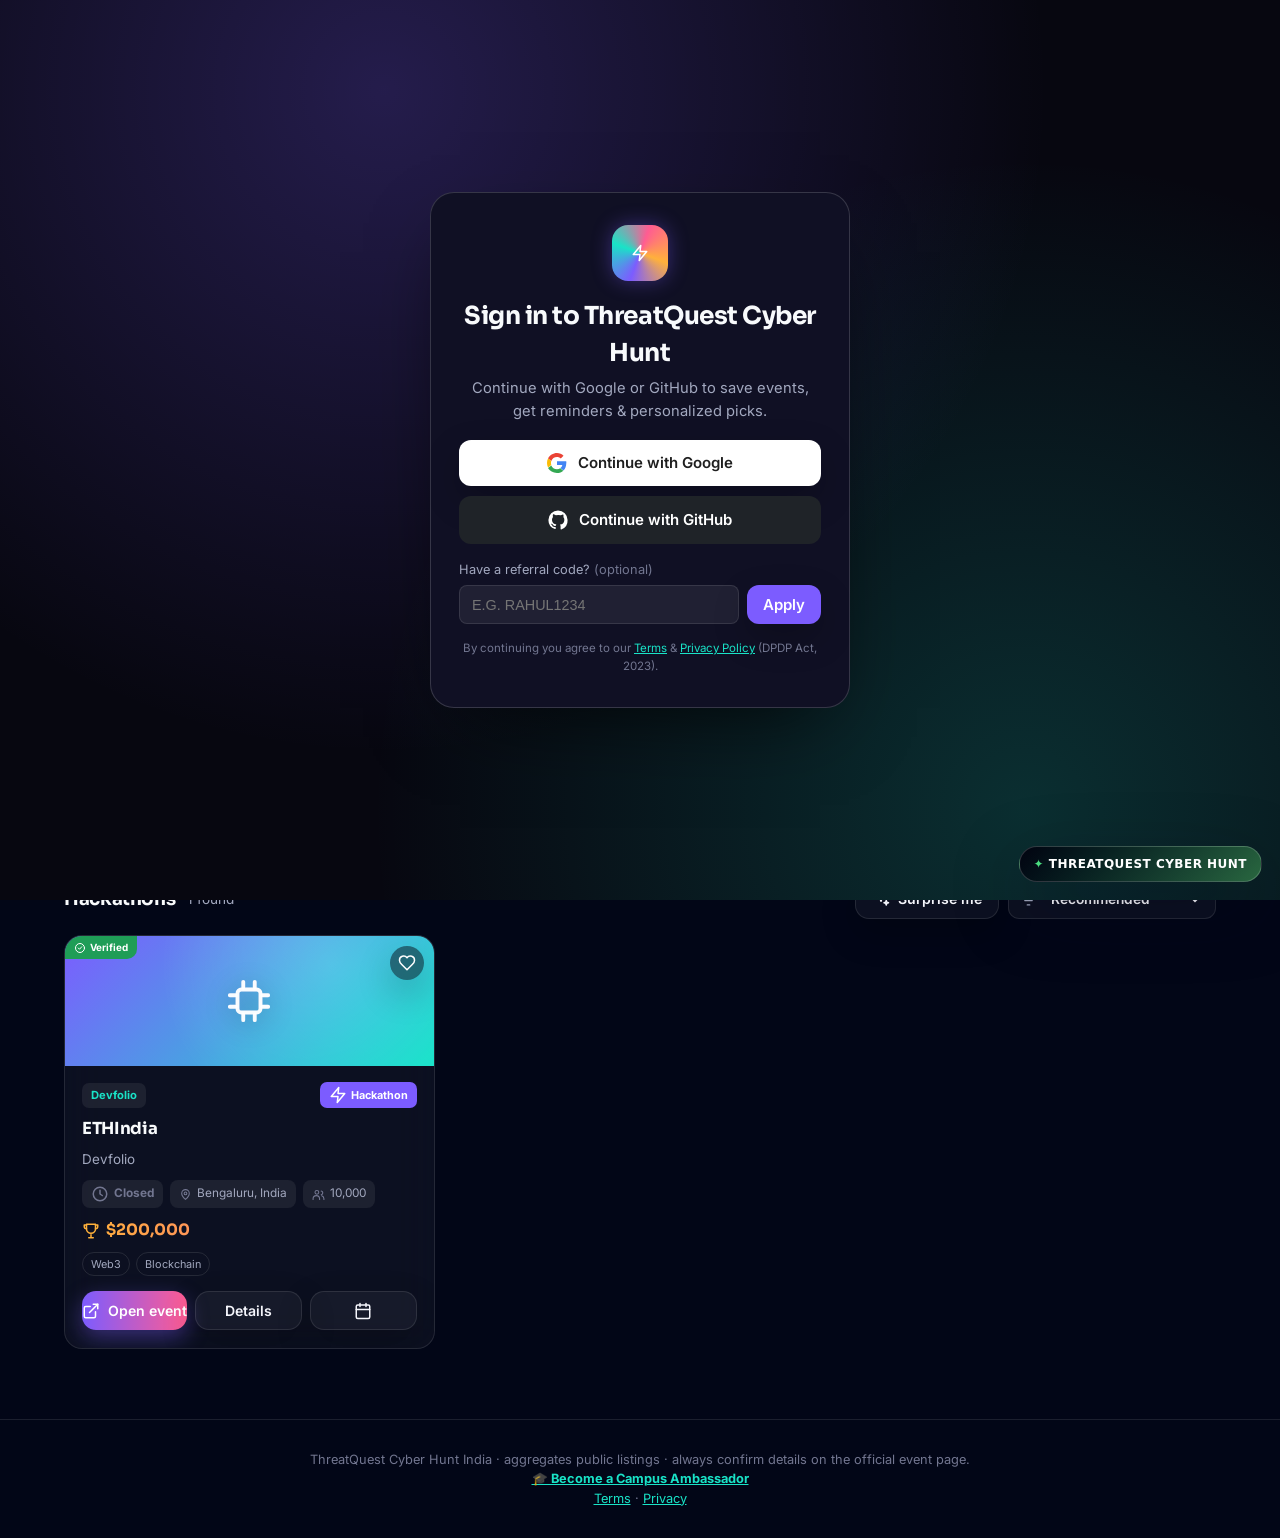
==== index.html @ 6394ba36 "v1" ====
<!DOCTYPE html>
<html lang="en" data-theme="dark">
<head>
<meta charset="UTF-8" />
<meta name="viewport" content="width=device-width, initial-scale=1.0, viewport-fit=cover" />
<title>ThreatQuest Cyber Hunt</title>
<meta name="description" content="ThreatQuest Cyber Hunt is the #1 place to find every hackathon, ideathon, hiring challenge and tech conference in India — live deadlines, direct apply links, and a team finder. Free for students.">
<meta name="keywords" content="hackathons in india, upcoming hackathons 2026, hiring challenges, ideathons, tech conferences india, student hackathons, devfolio, devpost, unstop, hack2skill">
<link rel="canonical" href="./">
<meta name="robots" content="index,follow,max-image-preview:large">
<meta property="og:type" content="website">
<meta property="og:site_name" content="ThreatQuest Cyber Hunt">
<meta property="og:title" content="ThreatQuest Cyber Hunt — All Hackathons of India in One Place">
<meta property="og:description" content="Every hackathon, hiring challenge, ideathon & tech conference in India — live deadlines + direct apply links. Free for students.">
<meta property="og:url" content="./">
<meta property="og:image" content="./icon-512.png">
<meta name="twitter:card" content="summary_large_image">
<meta name="twitter:title" content="ThreatQuest Cyber Hunt — All Hackathons of India in One Place">
<meta name="twitter:description" content="Every hackathon, hiring challenge & tech conference in India, with deadlines + apply links. Free for students.">
<meta name="twitter:image" content="./icon-512.png">
<script type="application/ld+json">{"@context":"https://schema.org","@type":"WebSite","name":"ThreatQuest Cyber Hunt","alternateName":"ThreatQuest Cyber Hunt India","url":"./","description":"Every hackathon, hiring challenge, ideathon and tech conference in India in one place.","potentialAction":{"@type":"SearchAction","target":"./?q={search_term_string}","query-input":"required name=search_term_string"}}</script>
<script type="application/ld+json">{"@context":"https://schema.org","@type":"Organization","name":"ThreatQuest Cyber Hunt","url":"./","logo":"./icon-512.png","description":"India's hub for hackathons, hiring challenges and tech events for students."}</script>
<link rel="manifest" href="manifest.webmanifest">
<meta name="theme-color" content="#07070f">
<link rel="apple-touch-icon" href="apple-touch-icon.png">
<meta name="apple-mobile-web-app-capable" content="yes">
<meta name="apple-mobile-web-app-status-bar-style" content="black-translucent">
<meta name="apple-mobile-web-app-title" content="ThreatQuest Cyber Hunt">
<link rel="icon" type="image/png" href="icon-192.png">
<link rel="preconnect" href="https://fonts.googleapis.com">
<link href="https://fonts.googleapis.com/css2?family=Sora:wght@500;600;700;800&family=Inter:wght@400;500;600;700&display=swap" rel="stylesheet">
<script src="https://accounts.google.com/gsi/client" async></script>
<script async src="https://pagead2.googlesyndication.com/pagead/js/adsbygoogle.js?client=ca-pub-4049547964284904" crossorigin="anonymous"></script>
<script async src="https://www.googletagmanager.com/gtag/js?id=G-CHN47PTB76"></script>
<script>window.dataLayer=window.dataLayer||[];function gtag(){dataLayer.push(arguments);}gtag('js',new Date());gtag('config','G-CHN47PTB76');</script>
<style>
:root{
  --bg:#070710; --bg2:#101024; --surface:rgba(255,255,255,.045); --surface-2:rgba(255,255,255,.07);
  --brd:rgba(255,255,255,.10); --brd-2:rgba(255,255,255,.16);
  --txt:#f4f5fb; --muted:#a2a8bf; --faint:#727690;
  --accent:#7c5cff; --accent-2:#19e3c7; --accent-3:#ff5c92; --accent-4:#ffb13b;
  --glow:rgba(124,92,255,.38); --radius:18px; --maxw:1200px;
  --shadow:0 18px 50px -22px rgba(0,0,0,.7);
}
[data-theme="light"]{
  --bg:#f3f5fb; --bg2:#e7ebf6; --surface:#ffffff; --surface-2:#f3f4fb;
  --brd:rgba(20,22,45,.10); --brd-2:rgba(20,22,45,.18);
  --txt:#13152a; --muted:#565b76; --faint:#878ca6; --glow:rgba(124,92,255,.22);
  --shadow:0 18px 44px -26px rgba(20,22,60,.45);
}
*{box-sizing:border-box;margin:0;padding:0}
html{scroll-behavior:smooth;-webkit-text-size-adjust:100%}
body{font-family:Inter,system-ui,sans-serif;background:var(--bg);color:var(--txt);
  min-height:100vh;overflow-x:hidden;transition:background .4s,color .4s;line-height:1.5}
h1,h2,h3,h4,.font-d{font-family:Sora,sans-serif;letter-spacing:-.02em}
a{color:inherit}
.ic{width:18px;height:18px;flex:none;vertical-align:middle}
.ic-sm{width:15px;height:15px}.ic-lg{width:22px;height:22px}
::-webkit-scrollbar{width:10px;height:10px}::-webkit-scrollbar-thumb{background:var(--brd-2);border-radius:8px}

/* ---------- backdrop ---------- */
.aurora{position:fixed;inset:0;z-index:-2;overflow:hidden;pointer-events:none}
.aurora span{position:absolute;border-radius:50%;filter:blur(100px);opacity:.5;animation:float 20s ease-in-out infinite}
.aurora span:nth-child(1){width:520px;height:520px;background:var(--accent);top:-160px;left:-120px}
.aurora span:nth-child(2){width:440px;height:440px;background:var(--accent-2);bottom:-160px;right:-100px;animation-delay:-7s}
.aurora span:nth-child(3){width:380px;height:380px;background:var(--accent-3);top:35%;left:60%;animation-delay:-13s}
@keyframes float{0%,100%{transform:translate(0,0) scale(1)}33%{transform:translate(60px,-50px) scale(1.12)}66%{transform:translate(-50px,40px) scale(.92)}}
.grid-bg{position:fixed;inset:0;z-index:-1;pointer-events:none;
  background-image:linear-gradient(var(--brd) 1px,transparent 1px),linear-gradient(90deg,var(--brd) 1px,transparent 1px);
  background-size:48px 48px;opacity:.5;mask-image:radial-gradient(circle at 50% 0,#000,transparent 78%)}

/* ---------- header ---------- */
header{position:sticky;top:0;z-index:60;backdrop-filter:blur(20px);
  background:color-mix(in srgb,var(--bg) 72%,transparent);border-bottom:1px solid var(--brd);
  padding-top:env(safe-area-inset-top)}
.bar{max-width:var(--maxw);margin:0 auto;padding:12px clamp(14px,3vw,28px);display:flex;align-items:center;gap:14px}
.brand{font-family:Sora;font-weight:800;font-size:1.25rem;display:flex;align-items:center;gap:10px;white-space:nowrap}
.logo{width:34px;height:34px;border-radius:10px;background:conic-gradient(from 200deg,var(--accent),var(--accent-2),var(--accent-3),var(--accent-4),var(--accent));
  box-shadow:0 0 20px var(--glow);display:grid;place-items:center;color:#fff;animation:spin 12s linear infinite}
@keyframes spin{to{transform:rotate(360deg)}}
.grad{background:linear-gradient(90deg,var(--accent),var(--accent-2));-webkit-background-clip:text;background-clip:text;color:transparent}
.nav{display:flex;gap:2px;margin-left:6px;background:var(--surface);border:1px solid var(--brd);padding:4px;border-radius:14px}
.nav-btn{display:flex;align-items:center;gap:7px;background:none;border:none;color:var(--muted);font-weight:600;
  font-size:.86rem;padding:9px 13px;border-radius:10px;cursor:pointer;transition:.18s;font-family:inherit;white-space:nowrap}
.nav-btn:hover{color:var(--txt)}
.nav-btn.active{color:#fff;background:linear-gradient(90deg,var(--accent),var(--accent-3));box-shadow:0 6px 16px var(--glow)}
.spacer{margin-left:auto}
.iconbtn{width:40px;height:40px;display:grid;place-items:center;border:1px solid var(--brd);background:var(--surface);
  color:var(--txt);border-radius:11px;cursor:pointer;transition:.18s}
.iconbtn:hover{background:var(--surface-2);transform:translateY(-1px)}
.btn{display:inline-flex;align-items:center;gap:8px;border:1px solid var(--brd);background:var(--surface);color:var(--txt);
  padding:10px 16px;border-radius:11px;cursor:pointer;font-weight:600;font-size:.88rem;font-family:inherit;
  transition:.18s;text-decoration:none;white-space:nowrap}
.btn:hover{background:var(--surface-2);transform:translateY(-1px)}
.btn.primary{background:linear-gradient(90deg,var(--accent),var(--accent-3));border:none;color:#fff;box-shadow:0 8px 22px var(--glow)}
.btn.primary:hover{box-shadow:0 12px 28px var(--glow)}
.btn:active{transform:scale(.97)}
.avatar{width:40px;height:40px;border-radius:50%;border:2px solid var(--accent);cursor:pointer;background-size:cover;
  background-position:center;display:grid;place-items:center;color:#fff;font-weight:700;font-family:Sora;font-size:.95rem;flex:none}
.shield{display:inline-flex;align-items:center;gap:5px;padding:5px 10px;border-radius:999px;
  font-size:.72rem;font-weight:700;letter-spacing:.2px;white-space:nowrap;flex:none;
  color:#16a34a;background:rgba(22,163,74,.12);border:1px solid rgba(22,163,74,.35)}
.shield::before{content:"";width:7px;height:7px;border-radius:50%;background:#16a34a;
  box-shadow:0 0 0 0 rgba(22,163,74,.6);animation:shieldPulse 2s infinite}
.shield svg{color:#16a34a}
.shield.off{color:#9ca3af;background:rgba(120,120,120,.1);border-color:rgba(120,120,120,.3)}
.shield.off::before{background:#9ca3af;animation:none}
.shield.off svg{color:#9ca3af}
@keyframes shieldPulse{0%{box-shadow:0 0 0 0 rgba(22,163,74,.5)}70%{box-shadow:0 0 0 6px rgba(22,163,74,0)}100%{box-shadow:0 0 0 0 rgba(22,163,74,0)}}
@media(max-width:720px){.shield .shield-txt{display:none}.shield{padding:6px}}
.livebadge{display:inline-flex;align-items:center;gap:7px;margin:10px auto 0;padding:6px 13px;border-radius:30px;
  font-size:.78rem;font-weight:600;color:#16a34a;background:rgba(22,163,74,.1);border:1px solid rgba(22,163,74,.3)}
.livedot{width:8px;height:8px;border-radius:50%;background:#16a34a;box-shadow:0 0 0 0 rgba(22,163,74,.5);animation:livePulse 1.8s infinite}
@keyframes livePulse{0%{box-shadow:0 0 0 0 rgba(22,163,74,.5)}70%{box-shadow:0 0 0 7px rgba(22,163,74,0)}100%{box-shadow:0 0 0 0 rgba(22,163,74,0)}}
.iconbtn-sm{flex:none;padding:0;width:42px;justify-content:center}
.prof-hero{display:flex;align-items:center;gap:16px}
.prof-av{width:66px;height:66px;border-radius:50%;background-size:cover;background-position:center;flex:none;
  display:grid;place-items:center;font-family:Sora,sans-serif;font-weight:800;font-size:1.7rem;color:#fff;
  background:linear-gradient(135deg,var(--accent),var(--accent-3));border:2px solid var(--accent)}
.prof-hero h2{font-size:1.4rem}
.prof-meta{display:flex;flex-wrap:wrap;gap:7px;margin-top:8px}
.prof-meta .pm{font-size:.74rem;color:var(--muted);background:var(--surface-2);border:1px solid var(--brd);padding:4px 10px;border-radius:8px}
@media(max-width:560px){.prof-hero{gap:12px}.prof-av{width:54px;height:54px;font-size:1.4rem}.prof-hero h2{font-size:1.15rem}.lo-txt{display:none}}
.journey .jh-ic{width:26px;height:26px;color:#ff8a3d}
.journey .jh-ic svg{width:22px;height:22px}
.jstats{display:grid;grid-template-columns:repeat(4,1fr);gap:11px;margin-top:16px}
.jstat{background:var(--surface-2);border:1px solid var(--brd);border-radius:14px;padding:15px 8px 12px;text-align:center;position:relative}
.jstat .ji{display:block;margin:0 auto 6px;color:var(--muted)}
.jstat .ji svg{width:18px;height:18px}
.jstat b{font-family:Sora;font-size:1.55rem;display:block;line-height:1;background:linear-gradient(90deg,#f5b301,#ff8a3d);-webkit-background-clip:text;background-clip:text;color:transparent}
.jstat span{color:var(--muted);font-size:.68rem;text-transform:uppercase;letter-spacing:.05em;font-weight:600;margin-top:4px;display:block}
.badges{display:grid;grid-template-columns:repeat(auto-fill,minmax(150px,1fr));gap:10px;margin-top:6px}
.badge-chip{display:flex;align-items:center;gap:10px;padding:11px 13px;border-radius:14px;font-size:.82rem;font-weight:600;
  border:1px solid var(--brd);background:var(--surface-2);transition:.18s}
.badge-chip .bi{width:32px;height:32px;border-radius:10px;display:grid;place-items:center;flex:none;color:#fff;background:var(--brd)}
.badge-chip .bi svg{width:17px;height:17px}
.badge-chip.on{border-color:rgba(245,179,1,.5)}
.badge-chip.on .bi{background:linear-gradient(135deg,#f5b301,#ff8a3d)}
.badge-chip.off{opacity:.5}
.badge-chip.off .bi{color:var(--muted)}
.streak-pill{display:inline-flex;align-items:center;gap:5px;padding:6px 12px;border-radius:30px;cursor:pointer;
  font-size:.8rem;font-weight:700;color:#ff8a3d;background:rgba(245,179,1,.12);border:1px solid rgba(245,179,1,.35);flex:none}
.streak-pill svg{flex:none}
@media(max-width:560px){.jstats{grid-template-columns:repeat(2,1fr);gap:8px}.jstat b{font-size:1.4rem}.streak-pill .sp-txt{display:none}}
/* ---------- full-screen preloader ---------- */
#preloader{position:fixed;inset:0;z-index:9999;background:radial-gradient(900px 500px at 50% 30%,rgba(124,92,255,.16),transparent),var(--bg);
  display:flex;flex-direction:column;align-items:center;justify-content:center;gap:22px;transition:opacity .5s ease,visibility .5s}
#preloader.hide{opacity:0;visibility:hidden;pointer-events:none}
.pl-brand{font-family:Sora,sans-serif;font-weight:800;font-size:1.8rem;letter-spacing:.3px}
.pl-sub{color:var(--muted);font-size:.82rem;letter-spacing:.3px}
.loader{width:80px;height:50px;position:relative}
.loader-text{position:absolute;top:0;padding:0;margin:0;color:#C8B6FF;animation:text_713 3.5s ease both infinite;font-size:.8rem;letter-spacing:1px}
.load{background-color:#9A79FF;border-radius:50px;display:block;height:16px;width:16px;bottom:0;position:absolute;transform:translateX(64px);animation:loading_713 3.5s ease both infinite}
.load::before{position:absolute;content:"";width:100%;height:100%;background-color:#D1C2FF;border-radius:inherit;animation:loading2_713 3.5s ease both infinite}
@keyframes text_713{0%{letter-spacing:1px;transform:translateX(0)}40%{letter-spacing:2px;transform:translateX(26px)}80%{letter-spacing:1px;transform:translateX(32px)}90%{letter-spacing:2px;transform:translateX(0)}100%{letter-spacing:1px;transform:translateX(0)}}
@keyframes loading_713{0%{width:16px;transform:translateX(0)}40%{width:100%;transform:translateX(0)}80%{width:16px;transform:translateX(64px)}90%{width:100%;transform:translateX(0)}100%{width:16px;transform:translateX(0)}}
@keyframes loading2_713{0%{transform:translateX(0);width:16px}40%{transform:translateX(0%);width:80%}80%{width:100%;transform:translateX(0)}90%{width:80%;transform:translateX(15px)}100%{transform:translateX(0);width:16px}}
.sample-flag.featured{background:linear-gradient(90deg,#f5b301,#ff8a3d);color:#241400}
.card.is-featured{border-color:rgba(245,179,1,.55);box-shadow:0 0 0 1px rgba(245,179,1,.35),0 14px 36px rgba(245,179,1,.12)}
.search-clear{background:var(--surface-2);border:1px solid var(--brd);color:var(--muted);
  width:30px;height:30px;border-radius:50%;cursor:pointer;font-size:.85rem;flex:none;display:grid;place-items:center}
.search-clear:hover{color:var(--txt)}

/* mobile menu — full-screen overlay (bulletproof, no transforms/cascade conflicts) */
.menu-toggle{display:none}
#mobileMenu{display:none}
@media(max-width:880px){
  .nav{display:none!important}                 /* hide the desktop pill nav on mobile */
  .menu-toggle{display:grid;flex:0 0 auto;width:44px;height:44px;z-index:61}
  .menu-toggle svg{width:24px;height:24px}
  .shield{display:none}
  #refreshBtn,#themeBtn{display:none}
  #mobileMenu{position:fixed;inset:0;z-index:300;background:var(--bg);
    flex-direction:column;gap:8px;overflow-y:auto;
    padding:calc(env(safe-area-inset-top) + 16px) 18px calc(env(safe-area-inset-bottom) + 28px)}
  #mobileMenu.open{display:flex}
  body.menu-open{overflow:hidden}
  .mm-head{display:flex;align-items:center;justify-content:space-between;margin-bottom:8px}
  .mm-title{font-family:Sora,sans-serif;font-weight:800;font-size:1.1rem}
  .mm-close{width:44px;height:44px;border-radius:12px;border:1px solid var(--brd);
    background:var(--surface);color:var(--txt);font-size:1.1rem;cursor:pointer}
  .mm-item{display:flex;align-items:center;gap:14px;width:100%;text-align:left;
    padding:17px 18px;border-radius:14px;border:1px solid var(--brd);background:var(--surface);
    color:var(--txt);font-size:1.05rem;font-weight:600;font-family:inherit;cursor:pointer;text-decoration:none}
  .mm-item svg{width:22px;height:22px;color:var(--accent-2);flex:none}
  .mm-item.active{background:linear-gradient(90deg,color-mix(in srgb,var(--accent) 26%,transparent),var(--surface));
    border-color:var(--accent);color:#fff}
  .mm-item:active{transform:scale(.98)}
}

/* ---------- hero ---------- */
.hero{max-width:var(--maxw);margin:0 auto;text-align:center;padding:clamp(34px,7vw,72px) clamp(16px,4vw,24px) 22px}
.kicker{display:inline-flex;align-items:center;gap:8px;font-size:.78rem;font-weight:600;color:var(--muted);
  background:var(--surface);border:1px solid var(--brd);padding:6px 14px;border-radius:30px;margin-bottom:20px}
.hero h1{font-size:clamp(2rem,5.4vw,3.7rem);font-weight:800;line-height:1.05}
.hero p{color:var(--muted);max-width:600px;margin:16px auto 0;font-size:clamp(.95rem,2vw,1.08rem)}
.stats{display:grid;grid-template-columns:repeat(4,1fr);gap:12px;max-width:680px;margin:28px auto 0}
@media(max-width:560px){.stats{grid-template-columns:repeat(2,1fr)}}
.stat{background:var(--surface);border:1px solid var(--brd);border-radius:14px;padding:14px 10px}
.stat b{font-family:Sora;font-size:1.6rem;display:block;background:linear-gradient(90deg,var(--accent-2),var(--accent));
  -webkit-background-clip:text;background-clip:text;color:transparent}
.stat span{color:var(--muted);font-size:.72rem;text-transform:uppercase;letter-spacing:.08em;font-weight:600}

/* ---------- controls ---------- */
.controls{max-width:var(--maxw);margin:24px auto 0;padding:0 clamp(14px,4vw,24px);display:flex;flex-direction:column;gap:14px}
.searchbar{display:flex;align-items:center;gap:12px;background:var(--surface);border:1px solid var(--brd);
  border-radius:14px;padding:13px 16px;transition:.2s}
.searchbar:focus-within{border-color:var(--accent);box-shadow:0 0 0 3px var(--glow)}
.searchbar input{flex:1;background:none;border:none;outline:none;color:var(--txt);font-size:1rem;font-family:inherit}
.searchbar input::placeholder{color:var(--faint)}
.searchbar .ic{color:var(--muted)}
.filter-row{display:flex;align-items:center;gap:10px}
.filter-label{display:flex;align-items:center;gap:6px;font-size:.7rem;text-transform:uppercase;letter-spacing:.1em;
  color:var(--faint);font-weight:700;min-width:74px;flex:none}
.chips{display:flex;gap:8px;flex-wrap:wrap}
.chip{display:inline-flex;align-items:center;gap:7px;padding:8px 14px;border-radius:11px;border:1px solid var(--brd);
  background:var(--surface);color:var(--muted);cursor:pointer;font-size:.83rem;font-weight:600;transition:.16s;white-space:nowrap;font-family:inherit}
.chip:hover{color:var(--txt);border-color:var(--brd-2);transform:translateY(-1px)}
.chip.active{background:linear-gradient(90deg,var(--accent),var(--accent-3));color:#fff;border-color:transparent;box-shadow:0 6px 16px var(--glow)}
.chip .ic{width:15px;height:15px}
.chip.theme.active{background:linear-gradient(90deg,var(--accent-2),var(--accent))}
@media(max-width:700px){.filter-row{flex-direction:column;align-items:flex-start;gap:7px}.filter-label{min-width:0}}
.src-status{max-width:var(--maxw);margin:14px auto 0;padding:0 clamp(14px,4vw,24px);display:flex;gap:14px;flex-wrap:wrap;font-size:.74rem;color:var(--muted)}
.dot{width:8px;height:8px;border-radius:50%;display:inline-block;margin-right:6px}
.result-head{max-width:var(--maxw);margin:22px auto 0;padding:0 clamp(14px,4vw,24px);display:flex;justify-content:space-between;align-items:center;gap:12px;flex-wrap:wrap}
.result-head h2{font-size:1.15rem}.result-head .count{color:var(--muted);font-size:.85rem}
.closing-bar{display:inline-flex;align-items:center;gap:6px;cursor:pointer;font-size:.8rem;font-weight:700;
  color:#ff8a3d;background:rgba(245,179,1,.12);border:1px solid rgba(245,179,1,.35);padding:5px 11px;border-radius:30px}
.closing-bar:hover{background:rgba(245,179,1,.2)}.closing-bar svg{width:14px;height:14px}
.rh-tools{display:flex;gap:9px;align-items:center;flex-wrap:wrap}
.select-wrap{display:flex;align-items:center;gap:7px;background:var(--surface);border:1px solid var(--brd);border-radius:11px;padding:0 12px;color:var(--muted)}
.select-wrap .ic{width:15px;height:15px}
.select-wrap select{background:none;border:none;color:var(--txt);font-family:inherit;font-size:.86rem;font-weight:600;padding:10px 4px;outline:none;cursor:pointer}
.select-wrap select option{background:var(--bg2);color:var(--txt)}
.countdown{font-size:.74rem;font-weight:700;padding:5px 9px;border-radius:8px;display:inline-flex;gap:5px;align-items:center}
.countdown.urgent{background:rgba(255,92,146,.16);color:#ff7ba6}
.countdown.soon{background:rgba(255,177,59,.16);color:#ffc266}
.countdown.calm{background:var(--surface-2);color:var(--muted)}
.countdown.ended{background:var(--surface-2);color:var(--faint)}

/* ---------- grid / cards ---------- */
.grid{max-width:var(--maxw);margin:16px auto 70px;padding:0 clamp(14px,4vw,24px);
  display:grid;grid-template-columns:repeat(auto-fill,minmax(290px,1fr));gap:20px}
@media(max-width:640px){.grid{grid-template-columns:1fr;gap:16px}}
.card{background:var(--surface);border:1px solid var(--brd);border-radius:var(--radius);overflow:hidden;position:relative;
  display:flex;flex-direction:column;cursor:pointer;transition:transform .25s cubic-bezier(.2,.8,.2,1),box-shadow .25s,border-color .25s;
  opacity:0;transform:translateY(20px);animation:rise .5s forwards}
@keyframes rise{to{opacity:1;transform:translateY(0)}}
.card:hover{border-color:var(--brd-2);box-shadow:var(--shadow)}
.banner{height:130px;position:relative;display:grid;place-items:center;overflow:hidden}
.banner img{width:100%;height:100%;object-fit:cover;transition:transform .45s}
.card:hover .banner img{transform:scale(1.07)}
.banner.gen::after{content:"";position:absolute;inset:0;background:radial-gradient(circle at 72% 22%,rgba(255,255,255,.28),transparent 60%);mix-blend-mode:overlay}
.banner .b-ic{position:absolute;inset:0;margin:auto;width:54px;height:54px;display:grid;place-items:center;
  color:rgba(255,255,255,.96);filter:drop-shadow(0 4px 12px rgba(0,0,0,.3))}
.banner .b-ic svg{width:46px;height:46px}
.banner img{position:absolute;inset:0;z-index:1}
@keyframes bob{0%,100%{transform:translateY(0)}50%{transform:translateY(-6px)}}
.ribbon{position:absolute;bottom:10px;left:10px;display:inline-flex;align-items:center;gap:5px;background:rgba(8,8,18,.62);
  color:#fff;font-size:.66rem;font-weight:800;letter-spacing:.06em;padding:5px 10px;border-radius:8px;backdrop-filter:blur(6px)}
.ribbon.gov{background:rgba(255,177,59,.92);color:#1a1200}
.bookmark{position:absolute;top:10px;right:10px;z-index:3;width:34px;height:34px;border-radius:50%;border:none;
  background:rgba(8,8,18,.5);color:#fff;display:grid;place-items:center;cursor:pointer;backdrop-filter:blur(6px);transition:.18s}
.bookmark:hover{transform:scale(1.15);background:rgba(8,8,18,.75)}
.bookmark.on{background:var(--accent-3)}
.bookmark.on .ic{fill:#fff}
.body{padding:16px 17px 18px;display:flex;flex-direction:column;gap:9px;flex:1}
.top{display:flex;justify-content:space-between;align-items:center;gap:8px}
.pill{font-size:.7rem;font-weight:700;padding:4px 9px;border-radius:7px;background:var(--surface-2);color:var(--accent-2);white-space:nowrap}
.badge{font-size:.68rem;font-weight:700;padding:4px 9px;border-radius:7px;color:#fff;display:inline-flex;align-items:center;gap:4px;white-space:nowrap}
.card h3{font-size:1.04rem;line-height:1.25;margin-top:2px}
.org{color:var(--muted);font-size:.84rem;display:flex;align-items:center;gap:6px;flex-wrap:wrap}
.rec{color:var(--accent-2);font-weight:700;font-size:.72rem;display:inline-flex;align-items:center;gap:3px}
.meta{display:flex;gap:7px;flex-wrap:wrap;margin-top:2px}
.m{font-size:.74rem;color:var(--muted);background:var(--surface-2);padding:5px 9px;border-radius:8px;display:inline-flex;gap:5px;align-items:center}
.m .ic{width:13px;height:13px;color:var(--faint)}
.money{font-family:Sora;font-weight:700;font-size:.98rem;display:flex;align-items:center;gap:6px;margin-top:2px;
  background:linear-gradient(90deg,var(--accent-4),var(--accent-3));-webkit-background-clip:text;background-clip:text;color:transparent}
.money .ic{color:var(--accent-4)}
.tags{display:flex;gap:6px;flex-wrap:wrap}
.tag{font-size:.68rem;color:var(--muted);border:1px solid var(--brd);padding:3px 8px;border-radius:20px}
.card-actions{display:flex;gap:8px;margin-top:auto;padding-top:6px}
.card-actions .btn{flex:1;justify-content:center;padding:9px}
.sample-flag{position:absolute;top:0;left:0;z-index:3;font-size:.62rem;font-weight:700;background:var(--accent-3);color:#fff;padding:4px 9px;border-bottom-right-radius:10px;display:inline-flex;align-items:center;gap:4px}
.sample-flag.verified{background:#1f9d57}
.sample-flag .ic{width:12px;height:12px}

/* skeleton */
.skel{height:280px;border-radius:var(--radius);background:linear-gradient(100deg,var(--surface) 30%,var(--surface-2) 50%,var(--surface) 70%);
  background-size:200% 100%;animation:sh 1.3s infinite}
@keyframes sh{to{background-position:-200% 0}}
.empty{grid-column:1/-1;text-align:center;color:var(--muted);padding:70px 20px;display:flex;flex-direction:column;align-items:center;gap:14px}
.empty .ic{width:42px;height:42px;color:var(--faint)}

/* ---------- modal / overlay ---------- */
.overlay{position:fixed;inset:0;background:rgba(4,4,12,.66);backdrop-filter:blur(7px);z-index:100;
  display:none;align-items:center;justify-content:center;padding:18px;opacity:0;transition:opacity .25s}
.overlay.show{display:flex;opacity:1}
.modal{background:var(--bg2);border:1px solid var(--brd-2);border-radius:22px;max-width:540px;width:100%;
  max-height:90vh;overflow:auto;transform:scale(.92) translateY(16px);transition:transform .3s cubic-bezier(.2,.9,.2,1);position:relative}
.overlay.show .modal{transform:none}
.modal-banner{height:120px;position:relative;display:grid;place-items:center;border-radius:22px 22px 0 0;overflow:hidden}
.modal-banner img{position:absolute;inset:0;z-index:1;width:100%;height:100%;object-fit:cover}
.modal-banner .b-ic{position:absolute;inset:0;margin:auto;width:50px;height:50px;display:grid;place-items:center;color:rgba(255,255,255,.96)}
.modal-banner .b-ic svg{width:44px;height:44px}
.modal-body{padding:22px 24px 24px}
.modal .close{position:absolute;top:14px;right:14px;z-index:4;width:38px;height:38px;border-radius:11px;border:none;
  background:rgba(8,8,18,.5);color:#fff;display:grid;place-items:center;cursor:pointer;backdrop-filter:blur(6px);transition:.2s}
.modal .close:hover{background:var(--accent-3);transform:rotate(90deg)}
.modal h2{font-size:1.4rem;margin:4px 0}
.row{display:flex;justify-content:space-between;gap:14px;padding:11px 0;border-bottom:1px solid var(--brd);font-size:.9rem}
.row span:first-child{color:var(--muted);display:flex;align-items:center;gap:7px}
.row span:first-child .ic{width:15px;height:15px;color:var(--faint)}
.cta{width:100%;justify-content:center;padding:14px;font-size:.98rem;margin-top:18px}
.mini-actions{display:flex;gap:9px;margin-top:10px}
.mini-actions .btn{flex:1;justify-content:center;padding:11px}

/* ---------- auth gate ---------- */
.gate{position:fixed;inset:0;z-index:200;display:none;align-items:center;justify-content:center;padding:18px;
  background:radial-gradient(circle at 30% 10%,rgba(124,92,255,.25),transparent 55%),
             radial-gradient(circle at 80% 90%,rgba(25,227,199,.18),transparent 50%),var(--bg)}
.gate.show{display:flex}
.gate-card{background:var(--bg2);border:1px solid var(--brd-2);border-radius:24px;max-width:420px;width:100%;
  padding:32px 28px;text-align:center;box-shadow:0 30px 80px -30px rgba(0,0,0,.8);animation:rise .5s forwards}
.gate-card .logo{width:56px;height:56px;margin:0 auto 16px;border-radius:16px}
.gate-card h2{font-size:1.55rem}
.gate-card .sub{color:var(--muted);font-size:.92rem;margin-top:6px}
.seg{display:flex;background:var(--surface);border:1px solid var(--brd);border-radius:12px;padding:4px;margin:22px 0 6px}
.seg button{flex:1;background:none;border:none;color:var(--muted);font-weight:700;font-size:.88rem;padding:9px;border-radius:9px;cursor:pointer;font-family:inherit;transition:.18s}
.seg button.on{background:var(--surface-2);color:var(--txt);box-shadow:0 2px 8px rgba(0,0,0,.2)}
.field{text-align:left;margin-top:12px}
.field label{font-size:.74rem;font-weight:700;color:var(--muted);text-transform:uppercase;letter-spacing:.06em}
.field input{width:100%;margin-top:6px;background:var(--surface);border:1px solid var(--brd);border-radius:12px;
  padding:12px 14px;color:var(--txt);font-size:.95rem;outline:none;font-family:inherit;transition:.18s}
.field input:focus{border-color:var(--accent);box-shadow:0 0 0 3px var(--glow)}
.gbtn{width:100%;display:flex;align-items:center;justify-content:center;gap:11px;background:#fff;color:#1f1f1f;border:none;
  border-radius:12px;padding:13px;font-weight:600;font-size:.94rem;cursor:pointer;transition:.18s;font-family:inherit}
.gbtn:hover{transform:translateY(-2px);box-shadow:0 10px 24px rgba(0,0,0,.25)}
.divider{display:flex;align-items:center;gap:12px;color:var(--faint);font-size:.76rem;margin:18px 0}
.divider::before,.divider::after{content:"";flex:1;height:1px;background:var(--brd)}
.gate .note{font-size:.72rem;color:var(--faint);margin-top:16px;line-height:1.5}
.gate-interests{display:flex;flex-wrap:wrap;gap:7px;justify-content:center;margin-top:10px}

/* profile + resources */
.panel{max-width:760px;margin:26px auto 70px;padding:0 clamp(14px,4vw,24px);display:none}
.panel.show{display:block}
.pcard{background:var(--surface);border:1px solid var(--brd);border-radius:var(--radius);padding:24px}
.pcard h2{font-size:1.4rem}
.interest{display:inline-flex;align-items:center;gap:6px;padding:8px 14px;border-radius:30px;border:1px solid var(--brd);
  background:var(--surface-2);cursor:pointer;font-size:.82rem;font-weight:600;color:var(--muted);transition:.16s;margin:5px 6px 0 0}
.interest:hover{color:var(--txt)}
.interest.on{background:linear-gradient(90deg,var(--accent),var(--accent-3));color:#fff;border-color:transparent}
.res-wrap{max-width:var(--maxw);margin:14px auto 70px;padding:0 clamp(14px,4vw,24px);display:none}
.res-wrap.show{display:block}
.res-h{font-family:Sora,sans-serif;font-size:1.15rem;margin:18px 0 12px;display:flex;align-items:center;gap:8px}
.res-grid{display:grid;grid-template-columns:repeat(auto-fill,minmax(250px,1fr));gap:16px}
/* live auto-scrolling course strip */
.cmar{overflow:hidden;position:relative;margin:4px -4px 6px;-webkit-mask-image:linear-gradient(90deg,transparent,#000 5%,#000 95%,transparent)}
.cmar-track{display:flex;gap:14px;width:max-content;animation:marq 36s linear infinite}
.cmar:hover .cmar-track{animation-play-state:paused}
@keyframes marq{from{transform:translateX(0)}to{transform:translateX(-50%)}}
.cchip{flex:none;display:flex;align-items:center;gap:11px;background:var(--surface);border:1px solid var(--brd);
  border-radius:14px;padding:12px 16px;text-decoration:none;color:var(--txt);min-width:238px;transition:.18s}
.cchip:hover{border-color:var(--accent);transform:translateY(-3px)}
.cchip .ci{width:36px;height:36px;border-radius:10px;display:grid;place-items:center;color:#fff;flex:none}
.cchip b{font-size:.9rem;display:block}.cchip .cs{color:var(--muted);font-size:.72rem}
.res{background:var(--surface);border:1px solid var(--brd);border-radius:var(--radius);padding:22px;text-decoration:none;
  color:var(--txt);transition:.2s;display:flex;flex-direction:column;gap:8px}
.res:hover{transform:translateY(-4px);border-color:var(--accent);box-shadow:var(--shadow)}
.res .r-ic{width:40px;height:40px;border-radius:11px;display:grid;place-items:center;color:#fff;margin-bottom:4px}
.res h3{font-size:1.04rem}.res p{color:var(--muted);font-size:.85rem}
.res .go{margin-top:auto;color:var(--accent-2);font-size:.8rem;font-weight:700;display:inline-flex;align-items:center;gap:5px}

/* toast + toTop */
.toTop{position:fixed;bottom:24px;right:24px;width:50px;height:50px;border-radius:50%;border:none;z-index:70;
  background:linear-gradient(135deg,var(--accent),var(--accent-3));color:#fff;display:grid;place-items:center;cursor:pointer;
  box-shadow:0 12px 30px var(--glow);opacity:0;pointer-events:none;transition:.3s}
.toTop.show{opacity:1;pointer-events:auto}.toTop:hover{transform:translateY(-3px) scale(1.06)}
.toast{position:fixed;bottom:24px;left:50%;transform:translateX(-50%) translateY(90px);z-index:130;display:flex;align-items:center;gap:9px;
  background:var(--bg2);border:1px solid var(--brd-2);padding:12px 18px;border-radius:13px;font-size:.88rem;
  box-shadow:0 14px 34px rgba(0,0,0,.5);opacity:0;transition:.35s}
.toast.show{transform:translateX(-50%) translateY(0);opacity:1}
.toast .ic{color:var(--accent-2)}
footer{text-align:center;color:var(--faint);padding:30px;font-size:.8rem;border-top:1px solid var(--brd)}
.hide{display:none!important}
/* ============ MOBILE / iPhone polish ============ */
html{-webkit-text-size-adjust:100%}
body{overflow-x:hidden}                 /* never allow sideways scroll */
*{-webkit-tap-highlight-color:transparent}
img,svg,video{max-width:100%}
/* respect iPhone notch / home-bar safe areas */
.bar{padding-left:max(clamp(14px,3vw,28px),env(safe-area-inset-left));
     padding-right:max(clamp(14px,3vw,28px),env(safe-area-inset-right))}
footer{padding-bottom:max(30px,calc(env(safe-area-inset-bottom) + 16px))}

@media(max-width:560px){
  :root{--maxw:100%}
  .bar{gap:8px;padding-top:10px;padding-bottom:10px}
  .brand{font-size:1.08rem}
  .iconbtn,.avatar{width:40px;height:40px}
  .hero{padding-top:26px;padding-bottom:14px}
  .hero h1{font-size:1.7rem;line-height:1.12}
  .hero p{font-size:.92rem;margin-top:12px}
  .kicker{font-size:.72rem;margin-bottom:14px}
  .stat b{font-size:1.3rem}
  .controls{margin-top:18px;gap:11px}
  .searchbar{padding:11px 13px;position:sticky;top:calc(56px + env(safe-area-inset-top));z-index:40}
  .searchbar input{font-size:16px}          /* 16px stops iOS auto-zoom on focus */
  input,select,textarea{font-size:16px}
  .chips{gap:7px}
  .chip{padding:9px 13px;font-size:.82rem}
  .result-head{margin-top:18px}
  .grid{gap:14px;margin-bottom:48px}
  .card{border-radius:16px}
  .thumb,.card img{height:150px}
  .body{padding:14px 15px 16px;gap:8px}
  .card-actions{flex-wrap:wrap}
  .card-actions .btn{flex:1;justify-content:center;min-height:44px}
  .btn{min-height:42px}
  /* auth gate + profile fit the screen cleanly */
  #gate .gate-card,.gate-card{width:94vw;max-width:94vw;padding:22px 18px;
     max-height:90vh;overflow-y:auto}
  #profileView,.panel{padding:16px 14px;border-radius:16px}
  .field input,.field textarea{font-size:16px}
}

/* very small phones (iPhone SE etc.) */
@media(max-width:380px){
  .hero h1{font-size:1.5rem}
  .stats{grid-template-columns:repeat(2,1fr)}
  .nav-btn{font-size:.9rem}
}
</style>
  <link rel="stylesheet" href="assets/ayush-premium.css">
</head>
<body>
<div id="preloader">
  <div class="pl-brand">Hack<span class="grad">Hunt</span></div>
  <div class="loader"><span class="loader-text">loading</span><span class="load"></span></div>
  <div class="pl-sub">finding India's best hackathons…</div>
</div>
<!--SEO_INJECT--><div class="aurora"><span></span><span></span><span></span></div>
<div class="grid-bg"></div>

<header>
  <div class="bar">
    <div class="brand"><span class="logo" id="logoIc"></span>Hack<span class="grad">Hunt</span></div>
    <nav class="nav" id="nav">
      <button class="nav-btn active" data-tab="hackathons"><span data-i="zap"></span>Hackathons</button>
      <button class="nav-btn" data-tab="community"><span data-i="ticket"></span>Community</button>
      <button class="nav-btn" data-tab="teams"><span data-i="users"></span>Team Finder</button>
      <button class="nav-btn" data-tab="saved"><span data-i="heart"></span>Saved</button>
      <button class="nav-btn" data-tab="history"><span data-i="clock"></span>Past</button>
      <button class="nav-btn" data-tab="resources"><span data-i="book"></span>Resources</button>
    </nav>
    <div class="spacer"></div>
    <span class="shield" id="shield" title="This site is actively protected: live attack scanning, auto-ban & encryption">
      <svg viewBox="0 0 24 24" width="14" height="14" fill="none" stroke="currentColor" stroke-width="2.2" stroke-linecap="round" stroke-linejoin="round"><path d="M12 22s8-4 8-10V5l-8-3-8 3v7c0 6 8 10 8 10z"/><path d="m9 12 2 2 4-4"/></svg>
      <span class="shield-txt">Protected</span></span>
    <span class="streak-pill" id="streakPill" style="display:none" title="Your daily streak"><svg viewBox="0 0 24 24" width="14" height="14" fill="currentColor"><path d="M12 2c1.5 3.5 4.5 4.8 4.5 8.5a4.5 4.5 0 0 1-9 0c0-1.3.5-2.3 1.2-3.2.4 1.6 1.8 1.9 1.8 1.9-1.2-2.8.3-5.4 1.5-7.2z"/></svg><span id="streakNum">0</span><span class="sp-txt">&nbsp;day streak</span></span>
    <button class="iconbtn" id="refreshBtn" title="Refresh" data-i="refresh"></button>
    <button class="iconbtn" id="themeBtn" title="Theme" data-i="moon"></button>
    <button class="avatar" id="avatarBtn" title="Profile" style="display:none"></button>
    <button class="iconbtn menu-toggle" id="menuBtn" data-i="menu"></button>
  </div>
</header>
<div id="mobileMenu">
  <div class="mm-head">
    <span class="mm-title">Menu</span>
    <button class="mm-close" id="mmClose" aria-label="Close menu">✕</button>
  </div>
  <button class="mm-item" data-mtab="hackathons"><span data-i="zap"></span>Hackathons</button>
  <button class="mm-item" data-mtab="community"><span data-i="ticket"></span>Community</button>
  <button class="mm-item" data-mtab="teams"><span data-i="users"></span>Team Finder</button>
  <button class="mm-item" data-mtab="saved"><span data-i="heart"></span>Saved</button>
  <button class="mm-item" data-mtab="history"><span data-i="clock"></span>Past</button>
  <button class="mm-item" data-mtab="resources"><span data-i="book"></span>Resources</button>
  <a class="mm-item" href="ambassador.html"><span data-i="star"></span>Campus Ambassador</a>
</div>

<section class="hero">
  <span class="kicker"><span data-i="sparkles"></span> India's hackathon & tech-event hub for students</span>
  <span class="livebadge" id="liveBadge" style="display:none"><span class="livedot"></span><span id="liveTxt"></span></span>
  <h1>Every <span class="grad">Hackathon</span>, Ideathon &amp; Conference, in one place</h1>
  <p>Live from Unstop, Devpost, Devfolio, Hack2skill, Devnovate &amp; Internshala — plus conferences, summits &amp; meetups with tickets. Government, MNC, wildlife &amp; climate, online &amp; pan-India.</p>
  <div class="stats">
    <div class="stat"><b id="st-total">—</b><span>Opportunities</span></div>
    <div class="stat"><b id="st-online">—</b><span>Online</span></div>
    <div class="stat"><b id="st-mnc">—</b><span>MNC / Big Tech</span></div>
    <div class="stat"><b id="st-gov">—</b><span>Government</span></div>
  </div>
</section>

<div class="controls" id="controls">
  <div class="searchbar">
    <span data-i="search"></span>
    <input id="search" placeholder="Search events, organizers, tech, prizes…" />
    <button id="searchClear" class="search-clear" aria-label="Clear search" style="display:none">✕</button>
  </div>
  <div class="filter-row"><span class="filter-label"><span data-i="sparkles"></span>Quick</span><div class="chips" id="quickChips"></div></div>
  <div class="filter-row" id="catRow"><span class="filter-label"><span data-i="layers"></span>Category</span><div class="chips" id="catChips"></div></div>
  <div class="filter-row"><span class="filter-label"><span data-i="tag"></span>Theme</span><div class="chips" id="themeChips"></div></div>
  <div class="filter-row" id="platRow"><span class="filter-label"><span data-i="grid"></span>Source</span><div class="chips" id="platChips"></div></div>
</div>
<div class="src-status" id="srcStatus"></div>

<div class="result-head" id="resultHead">
  <div style="display:flex;align-items:center;gap:12px;flex-wrap:wrap"><h2 id="resultTitle">Hackathons</h2><span class="count" id="resultCount"></span>
    <span class="closing-bar" id="closingBar" style="display:none"></span></div>
  <div class="rh-tools">
    <button class="btn" id="surpriseBtn" title="Open a random event"><span data-i="sparkles"></span>Surprise me</button>
    <div class="select-wrap"><span data-i="filter"></span>
      <select id="sortSel">
        <option value="recommended">Recommended</option>
        <option value="deadline">Deadline — soonest</option>
        <option value="prize">Prize — highest</option>
        <option value="popular">Most popular</option>
      </select>
    </div>
  </div>
</div>
<div class="grid" id="grid"></div>

<!-- profile -->
<div class="panel" id="profileView">
  <div class="pcard prof-hero" style="margin-bottom:18px">
    <div class="prof-av" id="profAvatar"></div>
    <div style="min-width:0;flex:1">
      <h2 id="pName" style="margin:0">Your name</h2>
      <div class="muted" id="pEmail" style="font-size:.88rem;margin-top:2px;word-break:break-all"></div>
      <div class="prof-meta" id="pMeta"></div>
    </div>
    <button class="btn" id="logoutBtn2" title="Sign out"><span data-i="logout"></span><span class="lo-txt">Sign out</span></button>
  </div>
  <div class="pcard journey" id="journeyCard" style="margin-bottom:18px">
    <h2 style="display:flex;align-items:center;gap:9px"><span class="jh-ic" data-i="flame"></span>Your journey</h2>
    <div class="jstats">
      <div class="jstat"><span class="ji" data-i="flame"></span><b id="jStreak">0</b><span>Day streak</span></div>
      <div class="jstat"><span class="ji" data-i="trophy"></span><b id="jLongest">0</b><span>Longest</span></div>
      <div class="jstat"><span class="ji" data-i="heart"></span><b id="jSaved">0</b><span>Saved</span></div>
      <div class="jstat"><span class="ji" data-i="calendar"></span><b id="jVisits">0</b><span>Visits</span></div>
    </div>
    <p class="muted" id="jMsg" style="font-size:.85rem;margin:16px 0 10px"></p>
    <div class="badges" id="badgeWrap"></div>
    <button class="btn" id="installBtn" style="display:none;margin-top:18px"><span data-i="download"></span>Install ThreatQuest Cyber Hunt app</button>
  </div>
  <div class="pcard">
    <h2 style="margin:0 0 16px">Edit your details</h2>
    <div class="field"><label>College</label><input id="pCollege" placeholder="e.g. IIT Bombay"></div>
    <div class="field"><label>Year / Course</label><input id="pYear" placeholder="e.g. 2nd year B.Tech CSE"></div>
    <div class="field"><label>Skills (comma separated)</label><input id="pSkills" placeholder="React, Python, ML, Figma"></div>
    <div class="field"><label>Achievements (comma separated)</label><input id="pAch" placeholder="SIH 2025 finalist, 2× hackathon winner"></div>
    <div class="field" style="display:flex;gap:10px"><div style="flex:1"><label>GitHub</label><input id="pGithub" placeholder="github.com/you"></div><div style="flex:1"><label>LinkedIn</label><input id="pLinkedin" placeholder="linkedin.com/in/you"></div></div>
    <div class="field"><label>Your interests — powers “Recommended for you” &amp; Team Finder</label><div id="interestPicker" style="margin-top:8px"></div></div>
    <div style="display:flex;gap:10px;margin-top:20px;flex-wrap:wrap">
      <button class="btn primary" id="saveProfile"><span data-i="check"></span>Save profile</button>
      <button class="btn" id="logoutBtn"><span data-i="logout"></span>Sign out</button>
    </div>
  </div>
</div>

<!-- team finder -->
<div class="panel" id="teamsView">
  <div class="pcard" style="margin-bottom:18px">
    <h2 style="display:flex;align-items:center;gap:8px">Find a hackathon team</h2>
    <div class="org" style="margin:4px 0 14px">Post what you're building and the teammates you need. Others reach out via your contact.</div>
    <div class="field"><label>Hackathon / event</label><input id="tEvent" placeholder="e.g. Smart India Hackathon 2026"></div>
    <div class="field" style="display:flex;gap:10px"><div style="flex:1"><label>Your role</label><input id="tRole" placeholder="e.g. Frontend dev"></div><div style="flex:1"><label>Looking for</label><input id="tLooking" placeholder="e.g. 2 — ML + UI/UX"></div></div>
    <div class="field"><label>Skills you bring (comma separated)</label><input id="tSkills" placeholder="React, Node, Figma"></div>
    <div class="field"><label>Message</label><input id="tMsg" placeholder="Short pitch — idea, vibe, commitment level"></div>
    <div class="field"><label>Contact (how teammates reach you)</label><input id="tContact" placeholder="email / WhatsApp / Discord / Telegram"></div>
    <button class="btn primary" id="postTeam" style="margin-top:16px"><span data-i="users"></span>Post team request</button>
  </div>
  <div class="result-head" style="margin:0 0 10px;padding:0"><h2>Open team requests</h2><span class="count" id="teamCount"></span></div>
  <div id="teamsList" style="display:grid;gap:14px"></div>
</div>

<!-- resources -->
<div class="res-wrap" id="resourcesView"></div>

<!-- detail modal -->
<div class="overlay" id="overlay"><div class="modal" id="modal"></div></div>

<!-- AUTH GATE -->
<div class="gate" id="gate">
  <div class="gate-card">
    <span class="logo" id="gateLogo"></span>
    <h2 id="gateTitle">Sign in to ThreatQuest Cyber Hunt</h2>
    <p class="sub" id="gateSub">Continue with Google or GitHub to save events, get reminders &amp; personalized picks.</p>
    <div id="gbtnSlot" style="margin-top:18px"></div>
    <button class="gbtn" id="gFallback" onclick="googleAuth()">
      <svg width="20" height="20" viewBox="0 0 48 48"><path fill="#EA4335" d="M24 9.5c3.5 0 6.6 1.2 9 3.6l6.7-6.7C35.6 2.4 30.1 0 24 0 14.6 0 6.4 5.4 2.5 13.3l7.8 6.1C12.2 13.2 17.6 9.5 24 9.5z"/><path fill="#4285F4" d="M46.5 24.5c0-1.6-.1-3.1-.4-4.5H24v9h12.7c-.5 3-2.2 5.5-4.7 7.2l7.3 5.7c4.3-3.9 6.9-9.7 6.9-17.4z"/><path fill="#FBBC05" d="M10.3 28.6c-.5-1.5-.8-3-.8-4.6s.3-3.1.8-4.6l-7.8-6.1C.9 16.5 0 20.1 0 24s.9 7.5 2.5 10.7l7.8-6.1z"/><path fill="#34A853" d="M24 48c6.1 0 11.3-2 15-5.5l-7.3-5.7c-2 1.4-4.7 2.3-7.7 2.3-6.4 0-11.8-3.7-13.7-9.1l-7.8 6.1C6.4 42.6 14.6 48 24 48z"/></svg>
      Continue with Google
    </button>
    <a class="gbtn" style="background:#1f2328;color:#fff;margin-top:10px;text-decoration:none" href="#backend-required">
      <svg width="20" height="20" viewBox="0 0 24 24" fill="#fff"><path d="M12 .5A11.5 11.5 0 0 0 .5 12a11.5 11.5 0 0 0 7.9 10.9c.6.1.8-.2.8-.5v-2c-3.2.7-3.9-1.4-3.9-1.4-.5-1.3-1.3-1.7-1.3-1.7-1-.7.1-.7.1-.7 1.2.1 1.8 1.2 1.8 1.2 1 1.8 2.8 1.3 3.5 1 .1-.8.4-1.3.7-1.6-2.6-.3-5.3-1.3-5.3-5.8 0-1.3.5-2.3 1.2-3.1-.1-.3-.5-1.5.1-3.2 0 0 1-.3 3.3 1.2a11.5 11.5 0 0 1 6 0C17.3 5 18.3 5.3 18.3 5.3c.6 1.7.2 2.9.1 3.2.8.8 1.2 1.8 1.2 3.1 0 4.5-2.7 5.5-5.3 5.8.4.4.8 1.1.8 2.2v3.3c0 .3.2.6.8.5A11.5 11.5 0 0 0 23.5 12 11.5 11.5 0 0 0 12 .5Z"/></svg>
      Continue with GitHub
    </a>
    <div id="refBox" style="margin-top:16px;text-align:left">
      <label style="font-size:.8rem;color:var(--muted);display:block;margin-bottom:6px">Have a referral code? <span style="color:var(--faint)">(optional)</span></label>
      <div style="display:flex;gap:8px">
        <input id="refInput" autocomplete="off" placeholder="e.g. RAHUL1234"
          style="flex:1;background:var(--surface-2);border:1px solid var(--brd);border-radius:8px;padding:10px 12px;color:var(--txt);font-size:.9rem;text-transform:uppercase" />
        <button class="gbtn" id="refApply" type="button"
          style="width:auto;margin:0;padding:10px 16px;background:var(--accent);color:#fff;font-weight:600">Apply</button>
      </div>
      <div id="refOk" style="display:none;margin-top:9px;font-size:.85rem;color:#19e3c7;font-weight:700"></div>
    </div>
    <p class="note">By continuing you agree to our
      <a href="terms.html" target="_blank" style="color:var(--accent-2)">Terms</a> &amp;
      <a href="privacy.html" target="_blank" style="color:var(--accent-2)">Privacy Policy</a> (DPDP Act, 2023).</p>
  </div>
</div>

<button class="toTop" id="toTop" data-i="arrowUp"></button>
<div class="toast" id="toast"></div>
<footer>ThreatQuest Cyber Hunt India · aggregates public listings · always confirm details on the official event page.<br>
<a href="ambassador.html" style="color:var(--accent-2);font-weight:700">🎓 Become a Campus Ambassador</a><br>
<a href="terms.html" target="_blank" style="color:var(--accent-2)">Terms</a> ·
<a href="privacy.html" target="_blank" style="color:var(--accent-2)">Privacy</a></footer>

<script>
// ===================== ICONS (inline SVG, professional) =====================
const P={search:'<circle cx="11" cy="11" r="8"/><path d="m21 21-4.3-4.3"/>',
refresh:'<path d="M3 12a9 9 0 0 1 15-6.7L21 8"/><path d="M21 3v5h-5"/><path d="M21 12a9 9 0 0 1-15 6.7L3 16"/><path d="M3 21v-5h5"/>',
sun:'<circle cx="12" cy="12" r="4"/><path d="M12 2v2M12 20v2M4.9 4.9l1.4 1.4M17.7 17.7l1.4 1.4M2 12h2M20 12h2M4.9 19.1l1.4-1.4M17.7 6.3l1.4-1.4"/>',
moon:'<path d="M12 3a6 6 0 0 0 9 9 9 9 0 1 1-9-9Z"/>',
user:'<circle cx="12" cy="8" r="4"/><path d="M6 21v-2a6 6 0 0 1 12 0v2"/>',
heart:'<path d="M19 14c1.5-1.5 3-3.4 3-5.5A5.5 5.5 0 0 0 12 5 5.5 5.5 0 0 0 2 8.5c0 2.1 1.5 4 3 5.5l7 7Z"/>',
calendar:'<rect x="3" y="4" width="18" height="18" rx="2"/><path d="M16 2v4M8 2v4M3 10h18"/>',
download:'<path d="M12 3v12M7 10l5 5 5-5M5 21h14"/>',
flame:'<path d="M12 2c1.5 3.5 4.5 4.8 4.5 8.5a4.5 4.5 0 0 1-9 0c0-1.3.5-2.3 1.2-3.2.4 1.6 1.8 1.9 1.8 1.9-1.2-2.8.3-5.4 1.5-7.2z"/>',
gem:'<path d="M6 3h12l3 6-9 12L3 9z"/><path d="M3 9h18M9 3 6 9l6 12 6-12-3-6"/>',
share:'<circle cx="18" cy="5" r="3"/><circle cx="6" cy="12" r="3"/><circle cx="18" cy="19" r="3"/><path d="m8.6 13.5 6.8 4M15.4 6.5l-6.8 4"/>',
external:'<path d="M15 3h6v6"/><path d="M10 14 21 3"/><path d="M18 13v6a2 2 0 0 1-2 2H5a2 2 0 0 1-2-2V8a2 2 0 0 1 2-2h6"/>',
zap:'<path d="M13 2 3 14h9l-1 8 10-12h-9l1-8Z"/>',
ticket:'<path d="M3 9a3 3 0 0 0 0 6v2a2 2 0 0 0 2 2h14a2 2 0 0 0 2-2v-2a3 3 0 0 0 0-6V7a2 2 0 0 0-2-2H5a2 2 0 0 0-2 2Z"/><path d="M13 5v14"/>',
book:'<path d="M4 19.5A2.5 2.5 0 0 1 6.5 17H20"/><path d="M6.5 2H20v20H6.5A2.5 2.5 0 0 1 4 19.5v-15A2.5 2.5 0 0 1 6.5 2Z"/>',
building:'<rect x="4" y="2" width="16" height="20" rx="2"/><path d="M9 22v-4h6v4M8 6h.01M12 6h.01M16 6h.01M8 10h.01M12 10h.01M16 10h.01M8 14h.01M12 14h.01M16 14h.01"/>',
landmark:'<path d="M3 22h18M5 18v-7M10 18v-7M14 18v-7M19 18v-7M12 2 3 7h18Z"/>',
globe:'<circle cx="12" cy="12" r="10"/><path d="M2 12h20M12 2c2.5 2.7 4 6.3 4 10s-1.5 7.3-4 10c-2.5-2.7-4-6.3-4-10s1.5-7.3 4-10Z"/>',
trophy:'<path d="M6 9a6 6 0 0 0 12 0V3H6Z"/><path d="M6 4H3v2a3 3 0 0 0 3 3M18 4h3v2a3 3 0 0 1-3 3M9 21h6M12 17v4"/>',
pin:'<path d="M12 21s-7-6-7-11a7 7 0 0 1 14 0c0 5-7 11-7 11Z"/><circle cx="12" cy="10" r="2.5"/>',
clock:'<circle cx="12" cy="12" r="9"/><path d="M12 7v5l3 2"/>',
users:'<circle cx="9" cy="8" r="3.5"/><path d="M2 21v-1a6 6 0 0 1 12 0v1M17 5.5a3.5 3.5 0 0 1 0 6.9M22 21v-1a6 6 0 0 0-4-5.6"/>',
x:'<path d="M18 6 6 18M6 6l12 12"/>',
arrowUp:'<path d="M12 19V5M5 12l7-7 7 7"/>',
filter:'<path d="M3 5h18M6 12h12M10 19h4"/>',
star:'<path d="m12 2 3 7h7l-5.5 4 2 7L12 17l-6.5 4 2-7L2 9h7Z"/>',
check:'<path d="M20 6 9 17l-5-5"/>',
logout:'<path d="M9 21H5a2 2 0 0 1-2-2V5a2 2 0 0 1 2-2h4M16 17l5-5-5-5M21 12H9"/>',
sparkles:'<path d="M12 3l1.6 4.6L18 9l-4.4 1.4L12 15l-1.6-4.6L6 9l4.4-1.4L12 3Z"/><path d="M19 14l.8 2.2L22 17l-2.2.8L19 20l-.8-2.2L16 17l2.2-.8L19 14Z"/>',
layers:'<path d="M12 2 2 7l10 5 10-5-10-5Z"/><path d="m2 12 10 5 10-5M2 17l10 5 10-5"/>',
tag:'<path d="M3 7v5l9 9 8-8-9-9H3Z"/><circle cx="7.5" cy="7.5" r="1.5"/>',
grid:'<rect x="3" y="3" width="7" height="7" rx="1"/><rect x="14" y="3" width="7" height="7" rx="1"/><rect x="3" y="14" width="7" height="7" rx="1"/><rect x="14" y="14" width="7" height="7" rx="1"/>',
menu:'<path d="M3 6h18M3 12h18M3 18h18"/>',
shield:'<path d="M12 3 4 6v6c0 5 3.5 7.5 8 9 4.5-1.5 8-4 8-9V6l-8-3Z"/>',
cloud:'<path d="M6 19a4 4 0 0 1 0-8 5 5 0 0 1 9.6-1.6A4 4 0 0 1 18 19H6Z"/>',
cpu:'<rect x="6" y="6" width="12" height="12" rx="2"/><path d="M9 2v3M15 2v3M9 19v3M15 19v3M2 9h3M2 15h3M19 9h3M19 15h3"/>',
leaf:'<path d="M11 20A7 7 0 0 1 4 13C4 7 11 3 20 4c1 9-3 16-9 16Z"/><path d="M4 21c4-5 8-7 13-8"/>',
phone:'<rect x="7" y="2" width="10" height="20" rx="2"/><path d="M11 18h2"/>',
gamepad:'<path d="M6 11h4M8 9v4M15 11h.01M18 13h.01"/><rect x="2" y="6" width="20" height="12" rx="4"/>',
coin:'<circle cx="12" cy="12" r="9"/><path d="M12 7v10M9.5 9.5h4a1.8 1.8 0 0 1 0 3.5h-3a1.8 1.8 0 0 0 0 3.5h4"/>',
mic:'<rect x="9" y="2" width="6" height="12" rx="3"/><path d="M5 11a7 7 0 0 0 14 0M12 18v3"/>',
verified:'<circle cx="12" cy="12" r="9"/><path d="m8.5 12 2.5 2.5 4.5-5"/>',
};
function svg(name,extra){return `<svg class="ic ${extra||''}" viewBox="0 0 24 24" fill="none" stroke="currentColor" stroke-width="2" stroke-linecap="round" stroke-linejoin="round">${P[name]||''}</svg>`}
function iconsInit(scope){(scope||document).querySelectorAll('[data-i]').forEach(el=>{el.innerHTML=svg(el.dataset.i);el.removeAttribute('data-i');});}

// ===================== CONFIG =====================
const GOOGLE_CLIENT_ID = "865845583147-8fogdtbl58h9s5977a8akbfbs02igr1u.apps.googleusercontent.com";  // paste your OAuth Client ID for real Google sign-in (see README)
const BASE = location.protocol.startsWith("http") ? "" : "http://localhost:5050";
const API = BASE + "/api/hackathons";
const API_COMMUNITY = BASE + "/api/community";
const API_AUTH = BASE + "/api/auth";
const API_SAVE = BASE + "/api/save";
const API_HISTORY = BASE + "/api/history";
const API_TEAMS = BASE + "/api/teams";

// ===================== STATE =====================
let ALL=[], COMMUNITY=[], FILTERED=[], commLoaded=false, activeTab="hackathons";
let HISTORY=[], histLoaded=false, TEAMS=[];
let activeCat="All", activePlat="All", activeTheme="All", activeQuick="All", q="", sortBy="recommended";
let USER=JSON.parse(localStorage.getItem("hh_user")||"null");
let SAVED=new Set(JSON.parse(localStorage.getItem("hh_saved")||"[]"));
let authMode="signup";

const CATS=[["All","layers"],["Hackathon","zap"],["Ideathon","sparkles"],["Hiring Challenge","building"],["Government","landmark"],["Wildlife / Climate","leaf"]];
const CAT_COLORS={"Hackathon":"#7c5cff","Ideathon":"#19e3c7","Hiring Challenge":"#ff5c92","Government":"#ffb13b","Wildlife / Climate":"#34d36b","Conference":"#5c8cff","Meetup":"#19e3c7"};
const CAT_ICON={"Hackathon":"zap","Ideathon":"sparkles","Hiring Challenge":"building","Government":"landmark","Wildlife / Climate":"leaf","Conference":"mic","Meetup":"users"};
const PLATS=["All","Unstop","Devpost","Devfolio","Hack2skill","Devnovate","Internshala"];
const QUICK=[["All","sparkles","All"],["Soon","clock","Closing soon"],["MNC","building","MNC / Big Tech"],["Government","landmark","Government"],["Online","globe","Online"],["Prize","trophy","Has prize"]];
const _U="https://images.unsplash.com/",_Q="?auto=format&fit=crop&w=640&q=70";
const THEME_IMG={"AI/ML":_U+"photo-1677442136019-21780ecad995"+_Q,"Web3":_U+"photo-1639762681485-074b7f938ba0"+_Q,"Cybersecurity":_U+"photo-1550751827-4bd374c3f58b"+_Q,"Mobile":_U+"photo-1512941937669-90a1b58e7e9c"+_Q,"Cloud/DevOps":_U+"photo-1451187580459-43490279c0fa"+_Q,"FinTech":_U+"photo-1559526324-4b87b5e36e44"+_Q,"HealthTech":_U+"photo-1530497610245-94d3c16cda28"+_Q,"Climate":_U+"photo-1497435334941-8c899ee9e8e9"+_Q,"Wildlife":_U+"photo-1474511320723-9a56873867b5"+_Q,"Gaming":_U+"photo-1542751371-adc38448a05e"+_Q,"Open Innovation":_U+"photo-1540575467063-178a50c2df87"+_Q};
const CAT_IMG={"Hackathon":_U+"photo-1504384308090-c894fdcc538d"+_Q,"Hiring Challenge":_U+"photo-1521737604893-d14cc237f11d"+_Q,"Government":_U+"photo-1529107386315-e1a2ed48a620"+_Q,"Ideathon":_U+"photo-1522071820081-009f0129c71c"+_Q,"Wildlife / Climate":_U+"photo-1441974231531-c6227db76b6e"+_Q,"Conference":_U+"photo-1505373877841-8d25f7d46678"+_Q,"Meetup":_U+"photo-1556761175-5973dc0f32e7"+_Q};
function imgFor(h){if(h.image&&/^https?:/.test(h.image))return h.image;return THEME_IMG[h.themes&&h.themes[0]]||CAT_IMG[h.category]||CAT_IMG["Hackathon"];}
const PLATFORM_HOME={Unstop:"https://unstop.com/hackathons",Devpost:"https://devpost.com/hackathons",Devfolio:"https://devfolio.co/hackathons",Hack2skill:"https://hack2skill.com/explore",Devnovate:"https://devnovate.co/",Internshala:"https://internshala.com/hackathons/",Community:"https://www.meetup.com/"};
const THEME_ART={"AI/ML":["cpu","#7c5cff","#19e3c7"],"Web3":["coin","#ff8a3b","#ff5c92"],"Climate":["leaf","#34d36b","#19e3c7"],"Wildlife":["leaf","#34d36b","#ffb13b"],"FinTech":["coin","#19e3c7","#7c5cff"],"HealthTech":["shield","#ff5c92","#7c5cff"],"Cybersecurity":["shield","#5c7cff","#19e3c7"],"IoT/Hardware":["cpu","#ffb13b","#ff5c92"],"Cloud/DevOps":["cloud","#5cb8ff","#7c5cff"],"AR/VR":["globe","#b15cff","#ff5c92"],"Mobile":["phone","#19e3c7","#34d36b"],"Gaming":["gamepad","#ff5c92","#7c5cff"],"EdTech":["book","#ffb13b","#19e3c7"],"Open Innovation":["sparkles","#ffd56b","#ff8a3b"]};
const ALL_THEMES=Object.keys(THEME_ART);

const $=s=>document.querySelector(s);
const grid=$("#grid");

// ===================== HELPERS =====================
function esc(s){return String(s==null?"":s).replace(/[&<>"']/g,c=>({"&":"&amp;","<":"&lt;",">":"&gt;",'"':"&quot;","'":"&#39;"}[c]));}
function toast(msg,icon){const t=$("#toast");t.innerHTML=svg(icon||"check")+`<span>${esc(msg)}</span>`;t.classList.add("show");
  clearTimeout(t._t);t._t=setTimeout(()=>t.classList.remove("show"),2600);}
function fmt(d){if(!d)return"TBA";if(/^\d{4}-\d{2}-\d{2}/.test(d)){try{return new Date(d).toLocaleDateString("en-IN",{day:"numeric",month:"short",year:"numeric"});}catch(e){return d;}}return d;}
function daysLeft(d){if(!d||!/^\d{4}-\d{2}-\d{2}/.test(d))return null;
  const diff=Math.ceil((new Date(d).setHours(23,59,59)-Date.now())/86400000);return diff;}
function lastDate(h){for(const k of["ends","deadline","starts"]){const v=h[k];if(v&&/^\d{4}-\d{2}-\d{2}/.test(v))return new Date(v);}return null;}
function isEnded(h){const d=lastDate(h);if(!d)return false;d.setHours(23,59,59);return d.getTime()<Date.now();}
function countdownHTML(h){const dl=daysLeft(h.deadline);if(dl===null)return"";
  if(dl<0)return`<span class="countdown ended">${svg("clock")}Closed</span>`;
  if(dl===0)return`<span class="countdown urgent">${svg("clock")}Last day</span>`;
  const cls=dl<=3?"urgent":dl<=10?"soon":"calm";
  return`<span class="countdown ${cls}">${svg("clock")}${dl}d left</span>`;}
function prizeVal(h){const s=(h.prize||"")+"";const usd=/\$\s?([\d,]+)/.exec(s);if(usd)return parseInt(usd[1].replace(/,/g,""))*84;
  const inr=/₹\s?([\d,]+)/.exec(s);if(inr)return parseInt(inr[1].replace(/,/g,""));return s?1:0;}
function eventUrl(h){const u=h.type?(h.ticket_url||h.url):(h.url||h.ticket_url);
  if(u&&/^https?:/.test(u))return u; if(u&&u.length>3)return "https://"+u.replace(/^\/+/,"");
  return PLATFORM_HOME[h.platform]||"https://unstop.com/hackathons";}
function skeletons(n=8){grid.innerHTML="";for(let i=0;i<n;i++){const d=document.createElement("div");d.className="skel";grid.appendChild(d);}}

// client-side enrichment for demo/community (server sets these for live data)
const C_MNC=["google","microsoft","amazon","meta","apple","ibm","intel","nvidia","oracle","sap","adobe","cisco","samsung","flipkart","walmart","swiggy","zomato","paytm","phonepe","razorpay","tcs","infosys","wipro","accenture","deloitte","jpmorgan","goldman","mercedes","bosch","siemens","mastercard","visa","atlassian","stripe","linkedin","tesla","mnc"];
const C_THEME={"AI/ML":["ai","ml","genai","data","llm"],"Web3":["web3","blockchain","crypto","ethereum","nft"],"Climate":["climate","sustain","green","energy","carbon"],"Wildlife":["wildlife","conservation","tiger","ocean","nature","biodiversity"],"FinTech":["fintech","finance","payment","banking"],"HealthTech":["health","medical","biotech"],"Cybersecurity":["cyber","security"],"IoT/Hardware":["iot","robotics","hardware","drone"],"Cloud/DevOps":["cloud","devops","aws","azure"],"Gaming":["game","gaming"],"Open Innovation":["open innovation","open"]};
function clientEnrich(h){
  const b=(h.title+" "+(h.organizer||"")+" "+(h.tags||[]).join(" ")).toLowerCase();
  if(h.mnc===undefined)h.mnc=C_MNC.some(n=>b.includes(n));
  if(!h.themes)h.themes=Object.entries(C_THEME).filter(([t,ks])=>ks.some(k=>b.includes(k))).map(([t])=>t);
  return h;
}

// ===================== DATA SOURCE PER TAB =====================
function sourceList(){
  if(activeTab==="history")return HISTORY;
  if(activeTab==="community")return COMMUNITY.filter(h=>!isEnded(h));
  if(activeTab==="saved")return [...ALL,...COMMUNITY,...HISTORY].filter(h=>SAVED.has(h.id));
  return ALL.filter(h=>!isEnded(h));   // hide ended from live list
}
function findById(id){return [...ALL,...COMMUNITY,...HISTORY].find(h=>h.id===id);}
// ---- Add to Google Calendar (retention: helps students actually show up) ----
function calDate(s){return (s||"").replace(/-/g,"").slice(0,8);}
function nextDay(s){try{const d=new Date(s);d.setDate(d.getDate()+1);return d.toISOString().slice(0,10).replace(/-/g,"");}catch(e){return calDate(s);}}
function addToCalendar(id){
  const h=findById(id);if(!h){toast("Event not found");return;}
  const start=h.starts||h.deadline||h.ends;
  if(!start){toast("No date available for this event");return;}
  const gd=calDate(start), ge=nextDay(h.ends||start);
  const det=`${h.organizer||""}\\nApply / details: ${eventUrl(h)}${h.deadline?"\\nDeadline: "+h.deadline:""}${h.prize?"\\nPrize: "+h.prize:""}`;
  const url="https://calendar.google.com/calendar/render?action=TEMPLATE"
    +"&text="+encodeURIComponent(h.title||"Event")
    +"&dates="+gd+"/"+ge
    +"&details="+encodeURIComponent(det)
    +"&location="+encodeURIComponent(h.city||h.location||h.mode||"Online");
  window.open(url,"_blank","noopener");
  toast("Opening Google Calendar…","calendar");
  if(typeof track==="function")track("calendar",h.title||"");
}
function topThemes(){const c={};sourceList().forEach(h=>(h.themes||[]).forEach(t=>c[t]=(c[t]||0)+1));
  return ["All",...Object.keys(c).sort((a,b)=>c[b]-c[a]).slice(0,10)];}
function score(h){return USER&&USER.interests?(h.themes||[]).filter(t=>USER.interests.includes(t)).length:0;}

// ===================== CHIPS =====================
function buildChips(){
  $("#quickChips").innerHTML=QUICK.map(([v,ic,l])=>`<button class="chip ${v===activeQuick?'active':''}" data-quick="${v}">${svg(ic)}${l}</button>`).join("");
  $("#catChips").innerHTML=CATS.map(([c,ic])=>`<button class="chip ${c===activeCat?'active':''}" data-cat="${c}">${svg(ic)}${c}</button>`).join("");
  $("#themeChips").innerHTML=topThemes().map(t=>`<button class="chip theme ${t===activeTheme?'active':''}" data-theme="${t}">${t==="All"?svg("tag")+"All":(THEME_ART[t]?svg(THEME_ART[t][0]):"")+t}</button>`).join("");
  $("#platChips").innerHTML=PLATS.map(p=>`<button class="chip ${p===activePlat?'active':''}" data-plat="${p}">${p}</button>`).join("");
  $("#quickChips").querySelectorAll(".chip").forEach(b=>b.onclick=()=>{activeQuick=b.dataset.quick;buildChips();render();});
  $("#catChips").querySelectorAll(".chip").forEach(b=>b.onclick=()=>{activeCat=b.dataset.cat;buildChips();render();});
  $("#themeChips").querySelectorAll(".chip").forEach(b=>b.onclick=()=>{activeTheme=b.dataset.theme;buildChips();render();});
  $("#platChips").querySelectorAll(".chip").forEach(b=>b.onclick=()=>{activePlat=b.dataset.plat;buildChips();render();});
}

function passQuick(h){switch(activeQuick){
  case"Soon":{const d=daysLeft(h.deadline);return d!==null&&d>=0&&d<=7;}
  case"MNC":return !!h.mnc;
  case"Government":return h.category==="Government"||h.govt;
  case"Online":return (h.mode||"").toLowerCase().includes("online")||(h.location||"").toLowerCase().includes("online");
  case"Prize":return !!(h.prize&&String(h.prize).trim());
  default:return true;}}

function applyFilters(){
  const isComm=activeTab==="community";
  FILTERED=sourceList().filter(h=>{
    if(!passQuick(h))return false;
    if(!isComm&&activeCat!=="All"&&h.category!==activeCat)return false;
    if(!isComm&&activePlat!=="All"&&h.platform!==activePlat)return false;
    if(activeTheme!=="All"&&!(h.themes||[]).includes(activeTheme))return false;
    if(q){const blob=(h.title+" "+(h.organizer||"")+" "+(h.tags||[]).join(" ")+" "+(h.prize||"")+" "+(h.location||"")).toLowerCase();
      if(!blob.includes(q))return false;}
    return true;});
  const big=9e15;
  const dkey=h=>{const d=daysLeft(h.deadline);return d===null?big:(d<0?big-1:d);};
  if(sortBy==="deadline")FILTERED.sort((a,b)=>dkey(a)-dkey(b));
  else if(sortBy==="prize")FILTERED.sort((a,b)=>prizeVal(b)-prizeVal(a));
  else if(sortBy==="popular")FILTERED.sort((a,b)=>(b.participants||0)-(a.participants||0));
  else if(USER&&USER.interests&&USER.interests.length)FILTERED.sort((a,b)=>score(b)-score(a));
}

// ===================== CARDS =====================
function catPhoto(h){return CAT_IMG[h.category]||CAT_IMG["Hackathon"];}
function banner(h){
  const art=THEME_ART[h.themes&&h.themes[0]]||[CAT_ICON[h.category]||"zap","#7c5cff","#19e3c7"];
  const ribbon=h.mnc?`<span class="ribbon">${svg("building")}MNC</span>`:h.category==="Government"?`<span class="ribbon gov">${svg("landmark")}GOVT</span>`:'';
  // gradient + icon = base layer. Image on top: if the event's own image fails,
  // fall back ONCE to a clean category photo; only if that also fails do we drop
  // to the gradient+icon. onerror is plain JS (no markup) so it never leaks text.
  const fb=catPhoto(h);
  return `<div class="banner gen" style="background:linear-gradient(135deg,${art[1]},${art[2]})">
    <span class="b-ic">${svg(art[0])}</span>
    <img loading="lazy" src="${imgFor(h)}" alt="" onerror="if(!this.dataset.f){this.dataset.f=1;this.src='${fb}'}else{this.remove()}">${ribbon}</div>`;
}
function genBg(cat){const a=THEME_ART[cat]||["zap","#7c5cff","#19e3c7"];return `linear-gradient(135deg,${a[1]},${a[2]})`;}
window.genBg=genBg;

function card(h,i){
  const col=CAT_COLORS[h.category]||"#7c5cff";
  const tags=(h.tags||[]).filter(t=>t!=="MNC").slice(0,3).map(t=>`<span class="tag">${t}</span>`).join("");
  const saved=SAVED.has(h.id);
  const rec=score(h)>0?`<span class="rec">${svg("star")}For you</span>`:'';
  const money=h.type?(h.price?`<div class="money">${svg("ticket")}${h.price}</div>`:'')
                    :(h.prize?`<div class="money">${svg("trophy")}${h.prize}</div>`:'');
  const badge=h.type?`<span class="pill">${h.type}</span>`:`<span class="badge" style="background:${col}">${svg(CAT_ICON[h.category]||"zap")}${h.category}</span>`;
  const flag=h.featured?'<span class="sample-flag featured">★ Featured</span>'
            :(h.verified?`<span class="sample-flag verified">${svg("verified")}Verified</span>`:(h.sample?'<span class="sample-flag">Curated</span>':''));
  return `<div class="card ${h.featured?'is-featured':''}" style="animation-delay:${i*35}ms" data-id="${h.id}">
    ${flag}
    <button class="bookmark ${saved?'on':''}" data-bm="${h.id}" title="Save">${svg("heart")}</button>
    ${banner(h)}
    <div class="body">
      <div class="top"><span class="pill">${h.platform}</span>${badge}</div>
      <h3>${h.title||"Untitled"}</h3>
      <div class="org">${h.organizer||""} ${rec}</div>
      <div class="meta">
        ${countdownHTML(h)||`<span class="m">${svg("clock")}${fmt(h.deadline||h.starts)}</span>`}
        <span class="m">${svg("pin")}${h.city||h.location||h.mode||"Online"}</span>
        ${h.participants?`<span class="m">${svg("users")}${Number(h.participants).toLocaleString("en-IN")}</span>`:""}
      </div>
      ${money}
      <div class="tags">${tags}</div>
      <div class="card-actions">
        <a class="btn primary" href="${eventUrl(h)}" target="_blank" rel="noopener" data-stop>${svg(h.type?"ticket":"external")}${h.type?"Tickets":"Open event"}</a>
        <button class="btn" data-details="${h.id}">Details</button>
        <button class="btn iconbtn-sm" data-cal="${h.id}" title="Add to calendar" aria-label="Add to calendar">${svg("calendar")}</button>
      </div>
    </div>
  </div>`;
}

function render(){
  applyFilters();
  $("#resultCount").textContent=FILTERED.length?`${FILTERED.length} found`:"";
  if(!FILTERED.length){
    const msg=activeTab==="history"?"No past events archived yet. As events end, they'll be saved here automatically."
      :activeTab==="saved"?"No saved events yet. Tap the heart on any card to save it.":"No matches. Try a different filter or search.";
    grid.innerHTML=`<div class="empty">${svg(activeTab==="history"?"clock":"search")}<div>${msg}</div></div>`;return;}
  grid.innerHTML=FILTERED.map(card).join("");
  grid.querySelectorAll(".card").forEach(c=>{
    c.onclick=e=>{if(e.target.closest("[data-stop]")||e.target.closest(".bookmark"))return;openModal(c.dataset.id);};
    c.onmousemove=e=>{const r=c.getBoundingClientRect();
      const rx=((e.clientY-r.top)/r.height-.5)*-4,ry=((e.clientX-r.left)/r.width-.5)*4;
      c.style.transform=`translateY(0) rotateX(${rx}deg) rotateY(${ry}deg)`;};
    c.onmouseleave=()=>c.style.transform="translateY(0)";
  });
  grid.querySelectorAll(".bookmark").forEach(b=>b.onclick=e=>{e.stopPropagation();toggleSave(b.dataset.bm);});
  grid.querySelectorAll("[data-details]").forEach(b=>b.onclick=e=>{e.stopPropagation();openModal(b.dataset.details);});
  grid.querySelectorAll("[data-cal]").forEach(b=>b.onclick=e=>{e.stopPropagation();addToCalendar(b.dataset.cal);});
}

// ===================== MODAL =====================
function gcalLink(h){const clean=s=>(s||"").replace(/-/g,"").slice(0,8);
  const sd=clean(h.starts||h.deadline),ed=clean(h.ends||h.starts||h.deadline);if(!sd)return null;
  const p=new URLSearchParams({action:"TEMPLATE",text:h.title,dates:`${sd}/${ed||sd}`,
    details:`${h.organizer||""} — via ThreatQuest Cyber Hunt India\n${eventUrl(h)}`,location:h.location||h.city||"Online"});
  return "https://calendar.google.com/calendar/render?"+p.toString();}

function openModal(id){
  const h=findById(id);if(!h)return;const col=CAT_COLORS[h.category]||"#7c5cff";
  const saved=SAVED.has(h.id);const gcal=gcalLink(h);
  const art=THEME_ART[h.themes&&h.themes[0]]||[CAT_ICON[h.category]||"zap","#7c5cff","#19e3c7"];
  $("#modal").innerHTML=`
    <button class="close" onclick="closeModal()">${svg("x")}</button>
    <div class="modal-banner gen" style="background:linear-gradient(135deg,${art[1]},${art[2]})"><span class="b-ic">${svg(art[0])}</span><img src="${imgFor(h)}" alt="" onerror="if(!this.dataset.f){this.dataset.f=1;this.src='${catPhoto(h)}'}else{this.remove()}"></div>
    <div class="modal-body">
      <div class="top" style="margin-bottom:8px"><span class="pill">${h.platform}</span>
        ${h.type?`<span class="pill">${h.type}</span>`:`<span class="badge" style="background:${col}">${svg(CAT_ICON[h.category]||"zap")}${h.category}</span>`}</div>
      <h2>${h.title}</h2>
      <div class="org" style="margin:4px 0 14px">${h.organizer||""}</div>
      <div class="row"><span>${svg("globe")}Mode</span><span>${h.mode||"Online"}</span></div>
      <div class="row"><span>${svg("pin")}Location</span><span>${h.location||h.city||"Online"}</span></div>
      <div class="row"><span>${svg("calendar")}Starts</span><span>${fmt(h.starts)}</span></div>
      <div class="row"><span>${svg("calendar")}Ends</span><span>${fmt(h.ends)}</span></div>
      <div class="row"><span>${svg("clock")}${h.type?'Register by':'Deadline'}</span><span>${fmt(h.deadline)}</span></div>
      <div class="row"><span>${svg(h.dates_confirmed?"verified":"clock")}Dates</span><span style="color:${h.dates_confirmed?'#34d36b':'var(--accent-4)'}">${h.dates_confirmed?"Confirmed":"Approximate — confirm on site"}</span></div>
      ${h.price?`<div class="row"><span>${svg("ticket")}Ticket</span><span>${h.price}</span></div>`:""}
      ${h.prize?`<div class="row"><span>${svg("trophy")}Prize</span><span>${h.prize}</span></div>`:""}
      ${h.participants?`<div class="row"><span>${svg("users")}Registered</span><span>${Number(h.participants).toLocaleString("en-IN")}</span></div>`:""}
      ${(h.tags||[]).filter(t=>t!=="MNC").length?`<div class="tags" style="margin-top:14px">${h.tags.filter(t=>t!=="MNC").map(t=>`<span class="tag">${t}</span>`).join("")}</div>`:""}
      <a class="btn primary cta" href="${eventUrl(h)}" target="_blank" rel="noopener">${svg(h.type?"ticket":"external")}${h.type?"Get tickets":"Open event page"}</a>
      <div class="mini-actions">
        <button class="btn" onclick="toggleSave('${h.id}');openModal('${h.id}')">${svg("heart")}${saved?"Saved":"Save"}</button>
        ${gcal?`<a class="btn" href="${gcal}" target="_blank" rel="noopener">${svg("calendar")}Google</a>`:""}
        <button class="btn" onclick="downloadICS('${h.id}')">${svg("calendar")}.ics</button>
        <button class="btn" onclick="shareEvent('${h.id}')">${svg("share")}Share</button>
      </div>
    </div>`;
  $("#overlay").classList.add("show");
}
function closeModal(){$("#overlay").classList.remove("show");}
window.closeModal=closeModal;
$("#overlay").onclick=e=>{if(e.target===$("#overlay"))closeModal();};
document.addEventListener("keydown",e=>{if(e.key==="Escape")closeModal();});
function downloadICS(id){const h=findById(id);if(!h)return;
  const clean=s=>(s||"").replace(/-/g,"").slice(0,8);
  const sd=clean(h.starts||h.deadline),ed=clean(h.ends||h.starts||h.deadline);
  if(!sd){toast("No date available",'calendar');return;}
  const esc=s=>(s||"").replace(/[,;\\]/g,"\\$&").replace(/\n/g," ");
  const ics=["BEGIN:VCALENDAR","VERSION:2.0","PRODID:-//ThreatQuest Cyber Hunt India//EN","BEGIN:VEVENT",
    "UID:"+h.id+"@ThreatQuest Cyber Hunt","DTSTART;VALUE=DATE:"+sd,"DTEND;VALUE=DATE:"+ed,
    "SUMMARY:"+esc(h.title),"DESCRIPTION:"+esc((h.organizer||"")+" — via ThreatQuest Cyber Hunt. "+eventUrl(h)),
    "LOCATION:"+esc(h.location||h.city||"Online"),"URL:"+eventUrl(h),"END:VEVENT","END:VCALENDAR"].join("\r\n");
  const a=document.createElement("a");
  a.href="data:text/calendar;charset=utf-8,"+encodeURIComponent(ics);
  a.download=(h.title||"event").replace(/[^a-z0-9]+/gi,"-").toLowerCase()+".ics";
  document.body.appendChild(a);a.click();a.remove();toast("Calendar file downloaded",'calendar');}
window.downloadICS=downloadICS;
function shareEvent(id){const h=findById(id);if(!h)return;const url=eventUrl(h);
  if(navigator.share)navigator.share({title:h.title,text:h.title,url});
  else{navigator.clipboard.writeText(`${h.title} — ${url}`);toast("Link copied",'share');}}
window.shareEvent=shareEvent;

// ===================== SAVE =====================
function persistSaved(){localStorage.setItem("hh_saved",JSON.stringify([...SAVED]));}
function toggleSave(id){
  const on=!SAVED.has(id);
  if(on){SAVED.add(id);toast("Saved",'heart');}else{SAVED.delete(id);toast("Removed from saved",'heart');}
  persistSaved();render();
  // sync to DB (best-effort)
  if(USER&&USER.email){const ev=findById(id);
    fetch(API_SAVE,{method:"POST",headers:{"Content-Type":"application/json"},
      body:JSON.stringify({email:USER.email,event_id:id,event:ev,on})}).catch(()=>{});}
}
window.toggleSave=toggleSave;

// ===================== STATS =====================
function updateStats(){
  $("#st-total").textContent=ALL.length;
  $("#st-online").textContent=ALL.filter(h=>(h.mode||"").toLowerCase().includes("online")||(h.location||"").toLowerCase().includes("online")).length;
  $("#st-mnc").textContent=ALL.filter(h=>h.mnc).length;
  $("#st-gov").textContent=ALL.filter(h=>h.category==="Government").length;
}
function showSources(meta){if(!meta){$("#srcStatus").innerHTML="";return;}
  $("#srcStatus").innerHTML=meta.map(m=>{const c=m.status==="live"?"#34d36b":m.status==="error"?"#ff5c92":"#ffb13b";
    return `<span><span class="dot" style="background:${c}"></span>${m.platform}: ${m.count}</span>`;}).join("");}

// ===================== LOAD =====================
// ---- retention nudges: "new since last visit" + "closing this week" ----
function daysToDeadline(h){
  const s=h.deadline||h.starts;if(!s)return null;
  const m=String(s).match(/(\d{4})-(\d{2})-(\d{2})/);if(!m)return null;
  return Math.ceil((new Date(+m[1],+m[2]-1,+m[3]) - new Date())/864e5);
}
let _nudged=false;
function retentionNudge(){
  if(_nudged||!ALL||!ALL.length)return;_nudged=true;
  let seen=[];try{seen=JSON.parse(localStorage.getItem("hh_seen")||"[]");}catch(e){}
  const seenSet=new Set(seen), ids=ALL.map(h=>h.id);
  const isReturn=!!localStorage.getItem("hh_lastvisit");
  const newCount=isReturn?ids.filter(id=>!seenSet.has(id)).length:0;
  const closing=ALL.filter(h=>{const d=daysToDeadline(h);return d!==null&&d>=0&&d<=7;}).length;
  try{localStorage.setItem("hh_seen",JSON.stringify(ids.slice(0,800)));
      localStorage.setItem("hh_lastvisit",String(Date.now()));}catch(e){}
  // persistent "closing this week" hook in the result bar
  const cb=$("#closingBar");
  if(cb){if(closing>=1){cb.innerHTML=`${svg("clock")}<b>${closing}</b>&nbsp;closing this week`;cb.style.display="inline-flex";
      cb.onclick=()=>{activeQuick="Soon";buildChips();render();window.scrollTo({top:$("#grid").offsetTop-90,behavior:"smooth"});};}
    else cb.style.display="none";}
  setTimeout(()=>{
    if(newCount>=1)toast(`${newCount} new ${newCount>1?"opportunities":"opportunity"} since your last visit`,'sparkles');
    else if(closing>=1)toast(`${closing} ${closing>1?"events":"event"} closing this week — don't miss out`,'clock');
  },1400);
}
async function load(refresh){
  // 1) instant paint from localStorage cache (stale-while-revalidate)
  let painted=false;
  try{const c=JSON.parse(localStorage.getItem("hh_cache")||"null");
    if(c&&c.data&&c.data.length){ALL=c.data;showSources(c.sources);updateStats();
      if(activeTab==="hackathons"){buildChips();render();}painted=true;
      if(typeof hidePreloader==="function")hidePreloader();}   // hide instantly on first paint
  }catch(e){}
  if(!painted)skeletons();
  // 2) fetch fresh in background
  try{const r=await fetch(API+(refresh?"?refresh=1":""),{cache:"no-store"});if(!r.ok)throw 0;
    const d=await r.json();ALL=(d.hackathons||[]).map(clientEnrich);showSources(d.sources);
    try{localStorage.setItem("hh_cache",JSON.stringify({data:ALL,sources:d.sources,ts:Date.now()}));}catch(e){}
    toast(`Loaded ${ALL.length} opportunities`,'check');}
  catch(e){
    if(!painted){ALL=DEMO.map(clientEnrich);
      $("#srcStatus").innerHTML=`<span><span class="dot" style="background:#ffb13b"></span>Backend offline — demo data. Run the Python backend for live results.</span>`;
      toast("Demo mode — backend offline",'refresh');}
    else toast("Showing cached data",'refresh');}
  updateStats();if(activeTab==="hackathons"){buildChips();render();}
  if(typeof hidePreloader==="function")hidePreloader();   // hide as soon as content is painted
  retentionNudge();
}
async function loadCommunity(){skeletons(6);
  try{const r=await fetch(API_COMMUNITY,{cache:"no-store"});if(!r.ok)throw 0;COMMUNITY=(await r.json()).events||[];}
  catch(e){COMMUNITY=COMMUNITY_DEMO;}
  COMMUNITY=COMMUNITY.map(clientEnrich);commLoaded=true;buildChips();render();}
async function loadHistory(){skeletons(6);
  try{const r=await fetch(API_HISTORY,{cache:"no-store"});if(!r.ok)throw 0;HISTORY=((await r.json()).events||[]).map(clientEnrich);}
  catch(e){HISTORY=[];}
  histLoaded=true;buildChips();render();}

// ===================== TEAM FINDER =====================
async function loadTeams(){
  $("#teamsList").innerHTML=`<div class="empty">${svg("users")}<div>Loading team requests…</div></div>`;
  try{const r=await fetch(API_TEAMS,{cache:"no-store"});const d=await r.json();TEAMS=d.teams||[];}
  catch(e){TEAMS=[];}
  renderTeams();
}
function renderTeams(){
  $("#teamCount").textContent=TEAMS.length?`${TEAMS.length} open`:"";
  if(!TEAMS.length){$("#teamsList").innerHTML=`<div class="empty">${svg("users")}<div>No open requests yet. Be the first to post above!</div></div>`;return;}
  $("#teamsList").innerHTML=TEAMS.map(t=>`
    <div class="pcard" style="padding:18px">
      <div style="display:flex;justify-content:space-between;gap:10px;flex-wrap:wrap">
        <h3 style="font-size:1.05rem">${esc(t.event||"Hackathon")}</h3>
        <span class="pill">${(t.skills||[]).length?t.skills.length+" skills":"Team"}</span>
      </div>
      <div class="org" style="margin:6px 0">${esc(t.name||"A student")}${t.role?` · ${esc(t.role)}`:""}</div>
      ${t.looking_for?`<div class="m" style="margin:4px 0">${svg("users")}Looking for: ${esc(t.looking_for)}</div>`:""}
      ${t.message?`<p style="color:var(--muted);font-size:.9rem;margin:8px 0">${esc(t.message)}</p>`:""}
      ${(t.skills||[]).length?`<div class="tags" style="margin:8px 0">${t.skills.map(s=>`<span class="tag">${esc(s)}</span>`).join("")}</div>`:""}
      <a class="btn primary" style="margin-top:8px" href="${esc(contactHref(t.contact))}" target="_blank" rel="noopener">${svg("share")}Connect</a>
    </div>`).join("");
}
function contactHref(c){c=(c||"").trim();
  if(/^https?:/.test(c))return c;
  if(/^[^@\s]+@[^@\s]+\.[^@\s]+$/.test(c))return "mailto:"+c;
  if(/^\+?\d[\d\s-]{6,}$/.test(c))return "https://wa.me/"+c.replace(/[^\d]/g,"");
  return "#";}
async function postTeam(){
  if(!USER){openAuth();return;}
  const body={email:USER.email,name:USER.name,picture:USER.picture||"",
    event:$("#tEvent").value.trim(),role:$("#tRole").value.trim(),
    looking_for:$("#tLooking").value.trim(),
    skills:$("#tSkills").value.split(",").map(s=>s.trim()).filter(Boolean),
    message:$("#tMsg").value.trim(),contact:$("#tContact").value.trim()};
  if(!body.event||!body.contact){toast("Add the event and a contact",'users');return;}
  try{const r=await fetch(API_TEAMS,{method:"POST",headers:{"Content-Type":"application/json"},body:JSON.stringify(body)});
    const d=await r.json();TEAMS=d.teams||TEAMS;renderTeams();
    ["tEvent","tRole","tLooking","tSkills","tMsg","tContact"].forEach(id=>$("#"+id).value="");
    toast("Team request posted!",'check');}
  catch(e){toast("Couldn't post — is the backend running?",'users');}
}

// ===================== TABS =====================
const TITLES={hackathons:"Hackathons & Challenges",community:"Conferences, Meetups & Tickets",saved:"Saved events",history:"Past events (archive)"};
function switchTab(tab){
  activeTab=tab;activeCat="All";activePlat="All";activeTheme="All";activeQuick="All";if($("#search"))$("#search").value="",q="";
  document.querySelectorAll(".nav-btn").forEach(b=>b.classList.toggle("active",b.dataset.tab===tab));
  $("#mobileMenu")?.classList.remove("open");document.body.classList.remove("menu-open");
  const isList=["hackathons","community","saved","history"].includes(tab);
  const hero=document.querySelector(".hero");
  if(hero) hero.style.display = (tab==="hackathons") ? "" : "none";  // hero+stats only on main tab
  $("#controls").classList.toggle("hide",!isList);
  $("#resultHead").classList.toggle("hide",!isList);
  $("#grid").classList.toggle("hide",!isList);
  $("#srcStatus").classList.toggle("hide",tab!=="hackathons");
  $("#profileView").classList.toggle("show",tab==="profile");
  $("#teamsView").classList.toggle("show",tab==="teams");
  $("#resourcesView").classList.toggle("show",tab==="resources");
  $("#catRow").style.display=(tab==="community"||tab==="history")?"none":"";
  $("#platRow").style.display=tab==="community"?"none":"";
  if(isList)$("#resultTitle").textContent=TITLES[tab];
  if(tab==="community"&&!commLoaded){loadCommunity();return;}
  if(tab==="history"){loadHistory();return;}
  if(tab==="teams"){if(!USER){openAuth();return;}loadTeams();return;}
  if(tab==="profile"){renderProfile();return;}
  if(tab==="resources"){renderResources();return;}
  localStorage.setItem("hh_tab",tab);
  buildChips();render();
}
window.switchTab=switchTab;

// ===================== AUTH GATE =====================
function setMode(m){/* OAuth-only gate — no modes/fields anymore */}
window.setMode=setMode;
function showGate(){$("#gate").classList.add("show");document.body.style.overflow="hidden";}
function hideGate(){$("#gate").classList.remove("show");document.body.style.overflow="";}
function persistUser(){USER?localStorage.setItem("hh_user",JSON.stringify(USER)):localStorage.removeItem("hh_user");}
function setUser(u){USER=u;persistUser();renderAuthState();hideGate();toast(`Welcome, ${u.name.split(" ")[0]}!`,'sparkles');render();
  // attach referral code (from ?ref=) so the ambassador who invited them gets credit
  const ref=localStorage.getItem("hh_ref");if(ref)u.ref=ref;
  // register/login in the DB + pull server-saved bookmarks (best-effort)
  fetch(API_AUTH,{method:"POST",headers:{"Content-Type":"application/json"},body:JSON.stringify(u)})
    .then(r=>r.json()).then(d=>{if(d&&d.user&&Array.isArray(d.user.saved)){
      d.user.saved.forEach(id=>SAVED.add(id));persistSaved();render();}}).catch(()=>{});}
function emailAuth(){/* removed — Google/GitHub only */}
window.emailAuth=emailAuth;
function googleAuth(){if(GOOGLE_CLIENT_ID)return; // real button handles it
  setUser({name:"Demo Student",email:"demo@student.in",picture:"",interests:[],college:"",year:""});}
window.googleAuth=googleAuth;
function initGoogle(){if(!GOOGLE_CLIENT_ID||!window.google)return;$("#gFallback").style.display="none";
  google.accounts.id.initialize({client_id:GOOGLE_CLIENT_ID,callback:res=>{const p=JSON.parse(atob(res.credential.split(".")[1]));
    setUser({name:p.name,email:p.email,picture:p.picture,interests:USER?.interests||[],college:"",year:""});}});
  google.accounts.id.renderButton($("#gbtnSlot"),{theme:"filled_blue",size:"large",width:340,shape:"pill"});}
window.addEventListener("load",()=>setTimeout(initGoogle,700));

function renderAuthState(){
  const a=$("#avatarBtn");
  if(USER){a.style.display="grid";
    if(USER.picture){a.style.backgroundImage=`url(${USER.picture})`;a.textContent="";}
    else{a.style.backgroundImage="none";a.textContent=(USER.name||"U")[0].toUpperCase();}}
  else a.style.display="none";
}
$("#avatarBtn").onclick=()=>switchTab("profile");
// robust fallback: handle avatar + logout via delegation so they work even if
// a direct handler failed to attach for any reason
document.addEventListener("click",function(e){
  if(e.target.closest("#avatarBtn")){e.preventDefault();switchTab("profile");}
  if(e.target.closest("#logoutBtn")||e.target.closest("#logoutBtn2")){e.preventDefault();
    USER=null;persistUser();renderAuthState();showGate();setMode("login");}
});

// ===================== PROFILE =====================
function renderProfile(){
  if(typeof renderStreak==="function")renderStreak();
  if(!USER){showGate();return;}
  $("#pName").textContent=USER.name;$("#pEmail").textContent=USER.email||"local profile";
  const av=$("#profAvatar");
  if(av){if(USER.picture){av.style.backgroundImage=`url(${USER.picture})`;av.textContent="";}
    else{av.style.backgroundImage="none";av.textContent=(USER.name||"U")[0].toUpperCase();}}
  const meta=[];if(USER.college)meta.push(USER.college);if(USER.year)meta.push(USER.year);
  if($("#pMeta"))$("#pMeta").innerHTML=meta.map(m=>`<span class="pm">${esc(m)}</span>`).join("")||`<span class="pm">Add your college below ↓</span>`;
  $("#pCollege").value=USER.college||"";$("#pYear").value=USER.year||"";
  $("#pSkills").value=(USER.skills||[]).join(", ");$("#pAch").value=(USER.achievements||[]).join(", ");
  $("#pGithub").value=USER.github||"";$("#pLinkedin").value=USER.linkedin||"";
  $("#interestPicker").innerHTML=ALL_THEMES.map(t=>`<span class="interest ${USER.interests.includes(t)?'on':''}" data-int="${t}">${svg(THEME_ART[t][0])}${t}</span>`).join("");
  $("#interestPicker").querySelectorAll(".interest").forEach(el=>el.onclick=()=>{const t=el.dataset.int;
    USER.interests.includes(t)?USER.interests=USER.interests.filter(x=>x!==t):USER.interests.push(t);el.classList.toggle("on");});
}
$("#saveProfile").onclick=()=>{if(!USER)return;
  USER.college=$("#pCollege").value;USER.year=$("#pYear").value;
  USER.skills=$("#pSkills").value.split(",").map(s=>s.trim()).filter(Boolean);
  USER.achievements=$("#pAch").value.split(",").map(s=>s.trim()).filter(Boolean);
  USER.github=$("#pGithub").value.trim();USER.linkedin=$("#pLinkedin").value.trim();
  persistUser();
  fetch(API_AUTH,{method:"POST",headers:{"Content-Type":"application/json"},body:JSON.stringify(USER)}).catch(()=>{});
  toast("Profile saved — picks personalized",'check');switchTab("hackathons");};
$("#postTeam").onclick=postTeam;
$("#logoutBtn").onclick=()=>{USER=null;persistUser();renderAuthState();switchTab("hackathons");showGate();setMode("login");toast("Signed out",'logout');};

// ===================== RESOURCES =====================
const RESOURCES=[
  ["trophy","#7c5cff","Win your first hackathon","Advice from 5 seasoned hackathon judges (Devpost).","https://info.devpost.com/blog/hackathon-judging-tips"],
  ["cpu","#19e3c7","DSA & interview prep","Crack hiring challenges — patterns & practice sheets.","https://takeuforward.org/strivers-a2z-dsa-course/strivers-a2z-dsa-course-sheet-2/"],
  ["sparkles","#ff5c92","Build with AI/ML fast","Free GenAI, LLM & ML hands-on for projects.","https://www.kaggle.com/learn"],
  ["book","#ffb13b","Open source for students","Start contributing to real-world projects.","https://github.com/explore"],
  ["star","#34d36b","GitHub Student Pack","Free dev tools, cloud credits & domains.","https://education.github.com/pack"],
  ["cloud","#5c8cff","Google Cloud free tier","Free GCP credits & always-free products for builders.","https://cloud.google.com/free"],
  ["tag","#b15cff","UI/UX for winning demos","Design clean interfaces fast with Figma.","https://www.figma.com/community"],
  ["mic","#ff8a3b","Pitch like a pro","Tell a 3-minute story judges remember.","https://www.ycombinator.com/library"],
];
// curated learning courses (verified real links) — shown in the live moving strip
const COURSES=[
  ["cpu","#19e3c7","DSA by Apna College","Free Hinglish DSA course","https://www.youtube.com/@ApnaCollegeOfficial"],
  ["cpu","#7c5cff","Striver A2Z DSA Sheet","Full DSA roadmap + practice","https://takeuforward.org/strivers-a2z-dsa-course/strivers-a2z-dsa-course-sheet-2/"],
  ["sparkles","#ff5c92","Claude & AI Mastery","Official Anthropic courses","https://github.com/anthropics/courses"],
  ["mic","#ff8a3b","CapCut Full Editing Course","Beginner → Pro (YouTube)","https://www.youtube.com/playlist?list=PLFwlslCFx_cMy6WXX_A1poEHEkwkc-5Ma"],
  ["mic","#b15cff","Premiere Pro Tutorials","Adobe official · free","https://helpx.adobe.com/in/premiere-pro/tutorials.html"],
  ["book","#34d36b","CapCut Masterclass","Free certificate (Alison)","https://alison.com/course/capcut-video-editing-masterclass"],
  ["sparkles","#5c8cff","Kaggle Learn","Free AI/ML hands-on","https://www.kaggle.com/learn"],
  ["star","#ffb13b","GitHub Student Pack","Free dev tools & credits","https://education.github.com/pack"],
  ["cpu","#00b4d8","SQL Full Course","Free SQL tutorial (W3Schools)","https://www.w3schools.com/sql/"],
  ["book","#a31515","CS50 by Harvard","Best free intro to CS","https://cs50.harvard.edu/x/"],
  ["sparkles","#3776ab","Learn Python","Hands-on for beginners","https://www.learnpython.org/"],
  ["star","#0a9d58","freeCodeCamp","Free full-stack certifications","https://www.freecodecamp.org/learn"],
  ["cloud","#f05032","Git & GitHub Basics","Version control for projects","https://www.w3schools.com/git/"],
];
// extra first-year essentials shown in the resources grid
const FIRST_YEAR=[
  ["cpu","#00b4d8","Master SQL & Databases","Queries, joins & schemas — free interactive.","https://www.w3schools.com/sql/"],
  ["book","#a31515","CS50: Intro to Computer Science","Harvard's legendary free course for beginners.","https://cs50.harvard.edu/x/"],
  ["sparkles","#3776ab","Python from scratch","Perfect first language for 1st-years.","https://www.learnpython.org/"],
  ["star","#0a9d58","freeCodeCamp full-stack","Free certs: web dev, Python, data, more.","https://www.freecodecamp.org/learn"],
  ["cloud","#f05032","Git & GitHub for beginners","Version control every student must know.","https://www.w3schools.com/git/"],
  ["mic","#ff8a3b","Learn video editing (CapCut)","Edit reels for clubs, fests & content.","https://www.youtube.com/playlist?list=PLFwlslCFx_cMy6WXX_A1poEHEkwkc-5Ma"],
];
function renderResources(){
  const chip=([ic,c,t,p,u])=>`<a class="cchip" href="${u}" target="_blank" rel="noopener"><span class="ci" style="background:${c}">${svg(ic)}</span><span><b>${t}</b><span class="cs">${p}</span></span></a>`;
  const track=COURSES.concat(COURSES).map(chip).join("");
  const card=([ic,c,t,p,u])=>
    `<a class="res" href="${u}" target="_blank" rel="noopener"><div class="r-ic" style="background:${c}">${svg(ic)}</div><h3>${t}</h3><p>${p}</p><span class="go">Open ${svg("external")}</span></a>`;
  $("#resourcesView").innerHTML=
    `<h2 class="res-h">${svg("sparkles")} Trending courses for students</h2>
     <div class="cmar"><div class="cmar-track">${track}</div></div>
     <h2 class="res-h">${svg("star")} First-year essentials</h2>
     <div class="res-grid">${FIRST_YEAR.map(card).join("")}</div>
     <h2 class="res-h">${svg("book")} More resources</h2>
     <div class="res-grid">${RESOURCES.map(card).join("")}</div>`;
}

// ===================== TOP / THEME / SEARCH / NAV =====================
let st;$("#search").oninput=e=>{clearTimeout(st);
  $("#searchClear").style.display=e.target.value?"grid":"none";
  st=setTimeout(()=>{q=e.target.value.toLowerCase().trim();render();},170);};
$("#searchClear").onclick=()=>{$("#search").value="";q="";$("#searchClear").style.display="none";render();$("#search").focus();};
$("#refreshBtn").onclick=()=>{commLoaded=false;COMMUNITY=[];load(true);};
$("#themeBtn").onclick=()=>{const r=document.documentElement;const n=r.dataset.theme==="dark"?"light":"dark";r.dataset.theme=n;
  localStorage.setItem("hh_theme",n);$("#themeBtn").innerHTML=svg(n==="dark"?"moon":"sun");};
function setMenu(open){
  $("#mobileMenu").classList.toggle("open",open);
  document.body.classList.toggle("menu-open",open);
  if(open){document.querySelectorAll(".mm-item").forEach(b=>b.classList.toggle("active",b.dataset.mtab===activeTab));}
}
$("#menuBtn").onclick=()=>setMenu(!$("#mobileMenu").classList.contains("open"));
$("#mmClose").onclick=()=>setMenu(false);
document.querySelectorAll(".mm-item[data-mtab]").forEach(b=>b.onclick=()=>{switchTab(b.dataset.mtab);setMenu(false);});
$("#sortSel").onchange=e=>{sortBy=e.target.value;render();};
$("#surpriseBtn").onclick=()=>{if(!FILTERED.length){toast("No events to pick from",'search');return;}
  const h=FILTERED[Math.floor(Math.random()*FILTERED.length)];openModal(h.id);};
document.querySelectorAll(".nav-btn").forEach(b=>b.onclick=()=>switchTab(b.dataset.tab));
const toTop=$("#toTop");addEventListener("scroll",()=>toTop.classList.toggle("show",scrollY>500));toTop.onclick=()=>scrollTo({top:0,behavior:"smooth"});

// ===================== LIVE UPDATES (real-time polling) =====================
const POLL_MS=180000; // check for new events every 3 min while the tab is open
async function livePoll(){
  if(document.hidden)return;                 // pause when tab not visible
  try{
    const r=await fetch(API,{cache:"no-store"});const d=await r.json();
    const fresh=(d.hackathons||[]).map(clientEnrich);
    const known=new Set(ALL.map(h=>h.id));
    const added=fresh.filter(h=>!known.has(h.id));
    if(fresh.length){ALL=fresh;showSources(d.sources);updateStats();
      try{localStorage.setItem("hh_cache",JSON.stringify({data:ALL,sources:d.sources,ts:Date.now()}));}catch(e){}
      if(["hackathons","saved"].includes(activeTab)){buildChips();render();}}
    if(added.length)toast(`${added.length} new ${added.length>1?"hackathons":"hackathon"} just added`,'sparkles');
  }catch(e){/* offline — ignore */}
}
setInterval(livePoll,POLL_MS);
document.addEventListener("visibilitychange",()=>{if(!document.hidden)livePoll();});

// ===================== ANALYTICS (owner console) + MAINTENANCE =====================
const API_TRACK=BASE+"/api/track", API_HEALTH=BASE+"/api/health";
let SID=localStorage.getItem("hh_sid");if(!SID){SID="s-"+Math.random().toString(36).slice(2,11);localStorage.setItem("hh_sid",SID);}
// ---- Referral capture: from ?ref=CODE in the URL, OR typed manually in the gate ----
(function(){try{
  const urlRef=new URLSearchParams(location.search).get("ref");
  let arrived=false;
  if(urlRef){localStorage.setItem("hh_ref",urlRef.trim().toUpperCase().slice(0,40));arrived=true;}

  function applyRef(code){
    code=(code||"").trim().toUpperCase().slice(0,40);
    if(!code)return false;
    localStorage.setItem("hh_ref",code);
    // GitHub uses a server redirect that can't read localStorage — pass ref in the URL
    document.querySelectorAll('a[href^="/auth/github"]').forEach(a=>{a.href="#backend-required?ref="+encodeURIComponent(code);});
    const ok=document.getElementById("refOk");
    if(ok){ok.textContent="✓ Referral applied: "+code+" — your friend gets the credit when you sign in";ok.style.display="block";}
    const inp=document.getElementById("refInput");if(inp)inp.value=code;
    return true;
  }
  window.hhApplyRef=applyRef;

  function setup(){
    const stored=localStorage.getItem("hh_ref");
    if(stored)applyRef(stored);
    const btn=document.getElementById("refApply"),inp=document.getElementById("refInput");
    if(btn&&inp){
      btn.onclick=()=>{ if(applyRef(inp.value)){ if(typeof toast==="function")toast("Referral code applied ✓",'check'); }
                        else { if(typeof toast==="function")toast("Enter a valid referral code"); } };
      inp.addEventListener("keydown",e=>{if(e.key==="Enter")btn.click();});
    }
    const alreadyMember=!!localStorage.getItem("hh_user");
    if(arrived&&typeof toast==="function"){
      toast(alreadyMember
        ? "You're already a member — referrals only count for brand-new sign-ups"
        : "✓ Referral applied — sign in to credit your friend",'check');
    }
    // If they're already signed in, make the gate note honest too
    if(alreadyMember){const ok=document.getElementById("refOk");
      if(ok&&ok.style.display==="block")ok.textContent="Referrals only count for new accounts — you're already a member";}
  }
  if(document.readyState==="loading")document.addEventListener("DOMContentLoaded",setup);else setup();
}catch(e){}})();
function track(kind,detail){try{fetch(API_TRACK,{method:"POST",headers:{"Content-Type":"application/json"},
  keepalive:true,body:JSON.stringify({sid:SID,email:USER?.email||"",name:USER?.name||"Guest",
    kind,detail:(detail||"").slice(0,200),path:activeTab})}).catch(()=>{});}catch(e){}}
// presence heartbeat
track("presence","opened site");
setInterval(()=>{if(!document.hidden)track("presence","active");},15000);
// click tracking (buttons, links, cards, nav)
document.addEventListener("click",e=>{
  const el=e.target.closest("a,button,.card,.nav-btn,.chip");if(!el)return;
  const label=(el.dataset.tab||el.textContent||el.getAttribute("href")||el.title||"").trim().slice(0,60);
  track("click",label);},true);
// maintenance overlay
async function checkMaintenance(){
  try{const d=await (await fetch(API_HEALTH,{cache:"no-store"})).json();
    if(d.maintenance){
      document.body.innerHTML=`<div style="min-height:100vh;display:grid;place-items:center;text-align:center;padding:30px;font-family:Inter,sans-serif;color:#f3f4fb;background:#07070f">
        <div><div style="font-size:3rem">🛠️</div>
        <h1 style="font-family:Sora,sans-serif;margin:14px 0 6px">We'll be right back</h1>
        <p style="color:#9aa0bb;max-width:420px">ThreatQuest Cyber Hunt is down for maintenance. Please check back in a little while.</p></div></div>`;
    }}catch(e){}
}
checkMaintenance();

// verify the protection layer is live -> drives the green "Protected" badge
async function verifyProtection(){
  const el=$("#shield");if(!el)return;
  try{
    const d=await (await fetch(BASE+"/api/security",{cache:"no-store"})).json();
    if(d&&d.protected){
      el.classList.remove("off");
      el.querySelector(".shield-txt").textContent="Protected";
      el.title="Protected by "+(d.engine||"ThreatQuest Cyber Hunt Shield")+": "+(d.features||[]).join(", ");
    }else{el.classList.add("off");el.querySelector(".shield-txt").textContent="Unverified";}
  }catch(e){el.classList.add("off");el.querySelector(".shield-txt").textContent="Offline";}
}
verifyProtection();
setInterval(verifyProtection,60000);

// live social-proof badge — "X students online now"
async function refreshLive(){
  try{
    const d=await (await fetch(BASE+"/api/live-count",{cache:"no-store"})).json();
    const el=$("#liveBadge");if(!el)return;
    const n=d.online||0;
    const evs=(typeof ALL!=="undefined"&&ALL)?ALL.length:0;
    let txt="";
    if(n>=2)txt=n+" students browsing now";
    else if(evs>0)txt=evs+" live opportunities";
    else if((d.total||0)>0)txt=Number(d.total).toLocaleString("en-IN")+"+ students joined";
    if(txt){$("#liveTxt").textContent=txt;el.style.display="inline-flex";}else el.style.display="none";
  }catch(e){}
}
refreshLive();setInterval(refreshLive,30000);

// ===================== STREAKS + BADGES (retention) =====================
function bumpStreak(){
  const today=new Date().toISOString().slice(0,10);
  let s={};try{s=JSON.parse(localStorage.getItem("hh_streak")||"{}");}catch(e){}
  if(s.last!==today){
    const y=new Date(Date.now()-864e5).toISOString().slice(0,10);
    s.current=(s.last===y)?(s.current||0)+1:1;
    s.longest=Math.max(s.longest||0,s.current);
    s.visits=(s.visits||0)+1;
    s.last=today;
    localStorage.setItem("hh_streak",JSON.stringify(s));
  }
  return s;
}
bumpStreak();
function renderStreak(){
  let s={};try{s=JSON.parse(localStorage.getItem("hh_streak")||"{}");}catch(e){}
  const cur=s.current||1,lng=s.longest||1,vis=s.visits||1,sav=(typeof SAVED!=="undefined")?SAVED.size:0;
  const p=$("#streakPill");
  if(p){if(cur>=2){$("#streakNum").textContent=cur;p.style.display="inline-flex";}else p.style.display="none";}
  if($("#jStreak")){$("#jStreak").textContent=cur;$("#jLongest").textContent=lng;$("#jSaved").textContent=sav;$("#jVisits").textContent=vis;}
  const B=[["flame","3-day streak",cur>=3],["zap","7-day streak",cur>=7],["gem","30-day streak",cur>=30],
           ["heart","Saved 5 events",sav>=5],["book","Saved 15 events",sav>=15],
           ["calendar","10 visits",vis>=10],["trophy","30 visits",vis>=30]];
  const earned=B.filter(b=>b[2]).length;
  if($("#jMsg"))$("#jMsg").textContent=cur>=2
    ?`You're on a ${cur}-day streak — keep it going. ${earned} of ${B.length} badges unlocked.`
    :`Visit daily to build your streak. ${earned} of ${B.length} badges unlocked.`;
  if($("#badgeWrap"))$("#badgeWrap").innerHTML=B.map(([ic,t,on])=>
    `<span class="badge-chip ${on?'on':'off'}"><span class="bi">${svg(ic)}</span>${t}</span>`).join("");
}
$("#streakPill")&&($("#streakPill").onclick=()=>switchTab("profile"));
renderStreak();

// ===================== PWA: install + offline =====================
if("serviceWorker" in navigator){
  window.addEventListener("load",()=>navigator.serviceWorker.register("/sw.js").catch(()=>{}));
  // when a new service worker takes over, reload once so the latest page shows
  let _swRefreshing=false;
  navigator.serviceWorker.addEventListener("controllerchange",()=>{
    if(_swRefreshing)return;_swRefreshing=true;location.reload();});
}
let deferredPrompt=null;
window.addEventListener("beforeinstallprompt",e=>{e.preventDefault();deferredPrompt=e;const b=$("#installBtn");if(b)b.style.display="inline-flex";});
const isIOS=/iphone|ipad|ipod/i.test(navigator.userAgent);
const standalone=window.matchMedia("(display-mode: standalone)").matches||navigator.standalone;
if(isIOS&&!standalone&&$("#installBtn"))$("#installBtn").style.display="inline-flex";
$("#installBtn")&&($("#installBtn").onclick=async()=>{
  if(deferredPrompt){deferredPrompt.prompt();await deferredPrompt.userChoice;deferredPrompt=null;$("#installBtn").style.display="none";}
  else toast("On iPhone: tap Share ⬆️ then 'Add to Home Screen'","download");
});

// ===================== DEMO DATA =====================
const DEMO=[
 {id:"s-sih",title:"Smart India Hackathon",organizer:"Govt of India · Ministry of Education",platform:"Hack2skill",url:"https://www.sih.gov.in/",mode:"Hybrid",location:"India (Nationwide)",starts:"2026-08-01",ends:"2026-09-15",deadline:"2026-07-20",prize:"₹1,00,000 per problem",tags:["Govt","Open Innovation"],category:"Government",participants:200000,sample:true,verified:true},
 {id:"s-fkgrid",title:"Flipkart GRiD 7.0",organizer:"Flipkart",platform:"Unstop",url:"https://unstop.com/awards/c/flipkart-grid-70-114547/2026",mode:"Online",location:"Online · India",starts:"2026-07-01",ends:"2026-10-01",deadline:"2026-07-06",prize:"₹6,00,000 + PPI",tags:["Hiring","Software"],category:"Hiring Challenge",participants:300000,sample:true,verified:true},
 {id:"s-amlc",title:"Amazon ML Challenge",organizer:"Amazon",platform:"Unstop",url:"https://unstop.com/hackathons/amazon-ml-challenge-2025-amazon-1560375",mode:"Online",location:"Online · India",starts:"2026-09-15",ends:"2026-10-17",deadline:"2026-09-10",prize:"Cash + Interviews",tags:["Hiring","ML","AI"],category:"Hiring Challenge",participants:80000,sample:true,verified:true},
 {id:"s-sparkathon",title:"Walmart Sparkathon",organizer:"Walmart Global Tech India",platform:"Unstop",url:"https://walmart.converge.tech/content/converge/en_in/sparkathon.html",mode:"Online",location:"Online · India",starts:"2026-06-15",ends:"2026-08-15",deadline:"2026-06-30",prize:"₹2,90,000 + PPI",tags:["Hiring","Retail Tech"],category:"Hiring Challenge",participants:70000,sample:true,verified:true},
 {id:"s-myntra",title:"Myntra HackerRamp: WeForShe",organizer:"Myntra",platform:"Unstop",url:"https://unstop.com/hackathons/myntra-hackerramp-weforshe-2025-myntra-1513857",mode:"Online",location:"Online · India",starts:"2026-07-01",ends:"2026-08-10",deadline:"2026-06-23",prize:"PPI + Goodies",tags:["Women in Tech","Product"],category:"Hackathon",participants:40000,sample:true,verified:true},
 {id:"s-codevita",title:"TCS CodeVita",organizer:"Tata Consultancy Services",platform:"Internshala",url:"https://www.tcsapps.com/codevita/",mode:"Online",location:"Online · Global",starts:"2026-07-20",ends:"2026-08-20",deadline:"2026-07-10",prize:"$10,000 + Job",tags:["Hiring","Coding"],category:"Hiring Challenge",participants:150000,sample:true,verified:true},
 {id:"s-imaginecup",title:"Microsoft Imagine Cup",organizer:"Microsoft",platform:"Devpost",url:"https://imaginecup.microsoft.com/",mode:"Online",location:"Online · Global",starts:"2026-09-01",ends:"2026-11-30",deadline:"2026-08-25",prize:"$100,000",tags:["AI","Student"],category:"Hackathon",participants:50000,sample:true,verified:true},
 {id:"s-ethindia",title:"ETHIndia",organizer:"Devfolio",platform:"Devfolio",url:"https://ethindia.co/",mode:"Offline",location:"Bengaluru, India",starts:"2026-12-05",ends:"2026-12-07",deadline:"2026-11-20",prize:"$200,000",tags:["Web3","Blockchain"],category:"Hackathon",participants:10000,sample:true,verified:true}
];
const COMMUNITY_DEMO=[
 {id:"cd1",title:"PyConf Hyderabad 2026",organizer:"Python Society India",type:"Conference",category:"Conference",platform:"Community",city:"Hyderabad",mode:"Hybrid",location:"Hyderabad / Online",starts:"2026-09-26",ends:"2026-09-29",deadline:"2026-09-10",price:"₹2,500 (student)",ticket_url:"https://konfhub.com/pyconf-hyderabad-2026",url:"https://konfhub.com/pyconf-hyderabad-2026",tags:["Python","AI/ML"],themes:["AI/ML"],sample:true},
 {id:"cd2",title:"GDG DevFest Bengaluru",organizer:"Google Developer Groups",type:"Meetup",category:"Meetup",platform:"Community",city:"Bengaluru",mode:"Offline",location:"Bengaluru",starts:"2026-10-04",ends:"2026-10-04",deadline:"2026-09-28",price:"Free",ticket_url:"https://gdg.community.dev/devfest/",url:"https://gdg.community.dev/devfest/",tags:["Google","AI"],themes:["AI/ML"],mnc:true,sample:true},
 {id:"cd3",title:"droidcon India 2026",organizer:"droidcon",type:"Conference",category:"Conference",platform:"Community",city:"Bengaluru",mode:"Offline",location:"Bengaluru",starts:"2026-11-06",ends:"2026-11-07",deadline:"2026-10-25",price:"₹6,000",ticket_url:"https://india.droidcon.com/tickets",url:"https://india.droidcon.com/",tags:["Android","Mobile"],themes:["Mobile"],sample:true},
 {id:"cd4",title:"Nullcon Goa 2026",organizer:"Nullcon",type:"Conference",category:"Conference",platform:"Community",city:"Goa",mode:"Offline",location:"Goa",starts:"2026-09-18",ends:"2026-09-20",deadline:"2026-09-05",price:"₹9,000 (student)",ticket_url:"https://nullcon.net/",url:"https://nullcon.net/",tags:["Security"],themes:["Cybersecurity"],sample:true},
 {id:"cd5",title:"India Blockchain Week 2026",organizer:"Hashed Emergent",type:"Summit",category:"Conference",platform:"Community",city:"Mumbai",mode:"Offline",location:"Mumbai",starts:"2026-11-01",ends:"2026-11-02",deadline:"2026-10-20",price:"Super Early Bird",ticket_url:"https://www.indiablockchainweek.com/tickets",url:"https://www.indiablockchainweek.com/",tags:["Web3","Crypto"],themes:["Web3"],sample:true},
 {id:"cd6",title:"AWS Community Day Bengaluru 2026",organizer:"AWS User Group Bengaluru",type:"Meetup",category:"Meetup",platform:"Community",city:"Bengaluru",mode:"Offline",location:"Bengaluru",starts:"2026-08-23",ends:"2026-08-23",deadline:"2026-08-15",price:"₹999",ticket_url:"https://acd.awsugblr.in/",url:"https://acd.awsugblr.in/",tags:["AWS","Cloud"],themes:["Cloud/DevOps"],mnc:true,sample:true}
];

// ===================== BOOTSTRAP =====================
const savedTheme=localStorage.getItem("hh_theme");if(savedTheme)document.documentElement.dataset.theme=savedTheme;
iconsInit();
$("#logoIc").innerHTML=svg("zap");$("#gateLogo").innerHTML=svg("zap");
$("#themeBtn").innerHTML=svg(document.documentElement.dataset.theme==="light"?"sun":"moon");
// handle GitHub OAuth redirect (?login=github&name=&email=&picture=)
(function handleOAuthRedirect(){
  const p=new URLSearchParams(location.search);
  if(p.get("login")==="github"&&p.get("email")){
    setUser({name:p.get("name")||"Student",email:p.get("email"),picture:p.get("picture")||"",
      interests:USER?.interests||[],college:"",year:""});
    history.replaceState({},"",location.pathname);
  }else if(p.get("autherror")){toast("Sign-in failed — check OAuth config",'user');
    history.replaceState({},"",location.pathname);}
})();

renderAuthState();
buildChips();
// hide the branded preloader once the first content paints (with a safety cap)
function hidePreloader(){const p=document.getElementById("preloader");if(p&&!p.classList.contains("hide")){p.classList.add("hide");setTimeout(()=>p.remove(),600);}}
load(true).finally(()=>setTimeout(hidePreloader,250));   // fresh on open (cache paints instantly first)
setTimeout(hidePreloader,4000);   // never let the loader stick
if(!USER){setMode("signup");showGate();}
</script>
  <script src="assets/ayush-premium.js"></script>
</body>
</html>
---- assets/ayush-premium.css ----
/* ================= Ayush Premium Revamp Layer =================
   Project: ThreatQuest Cyber Hunt
   Owner: Ayush Anand
   Theme: Stealth Black + Hacker Green
   Purpose: Adds a premium, high-impact visual system while preserving existing app logic.
================================================================= */
:root {
  --ayush-primary: #020617;
  --ayush-accent: #4ade80;
  --ayush-ink: #f8fafc;
  --ayush-glass: rgba(255,255,255,0.09);
  --ayush-border: rgba(255,255,255,0.18);
  --ayush-shadow: 0 24px 70px rgba(2, 6, 23, .35);
}
body {
  background:
    radial-gradient(circle at top left, color-mix(in srgb, var(--ayush-accent) 35%, transparent), transparent 30%),
    radial-gradient(circle at bottom right, color-mix(in srgb, var(--ayush-primary) 55%, transparent), transparent 35%),
    linear-gradient(135deg, #020617 0%, var(--ayush-primary) 52%, #020617 100%) !important;
  color: var(--ayush-ink);
  min-height: 100vh;
}
a, button, input, select, textarea { transition: all .22s ease; }
button, .btn, [role="button"] {
  border-radius: 14px;
  box-shadow: 0 14px 35px rgba(0,0,0,.22);
}
button:hover, .btn:hover, [role="button"]:hover {
  transform: translateY(-1px) scale(1.01);
  box-shadow: 0 18px 45px rgba(0,0,0,.30), 0 0 22px color-mix(in srgb, var(--ayush-accent) 42%, transparent);
}
.card, .panel, .container, .dashboard-card, section, article {
  backdrop-filter: blur(18px);
}
.ayush-premium-badge {
  position: fixed; right: 18px; bottom: 18px; z-index: 9999;
  padding: 10px 14px; border-radius: 999px;
  background: linear-gradient(135deg, color-mix(in srgb, var(--ayush-primary) 70%, #000), color-mix(in srgb, var(--ayush-accent) 42%, #111));
  color: #fff; border: 1px solid var(--ayush-border);
  box-shadow: var(--ayush-shadow); font: 600 12px/1.2 system-ui, -apple-system, Segoe UI, sans-serif;
  letter-spacing: .04em; text-transform: uppercase;
}
@keyframes ayushPulse { 0%,100%{filter:brightness(1)} 50%{filter:brightness(1.18)} }
.ayush-premium-badge::before { content: '✦ '; color: var(--ayush-accent); animation: ayushPulse 2s infinite; }
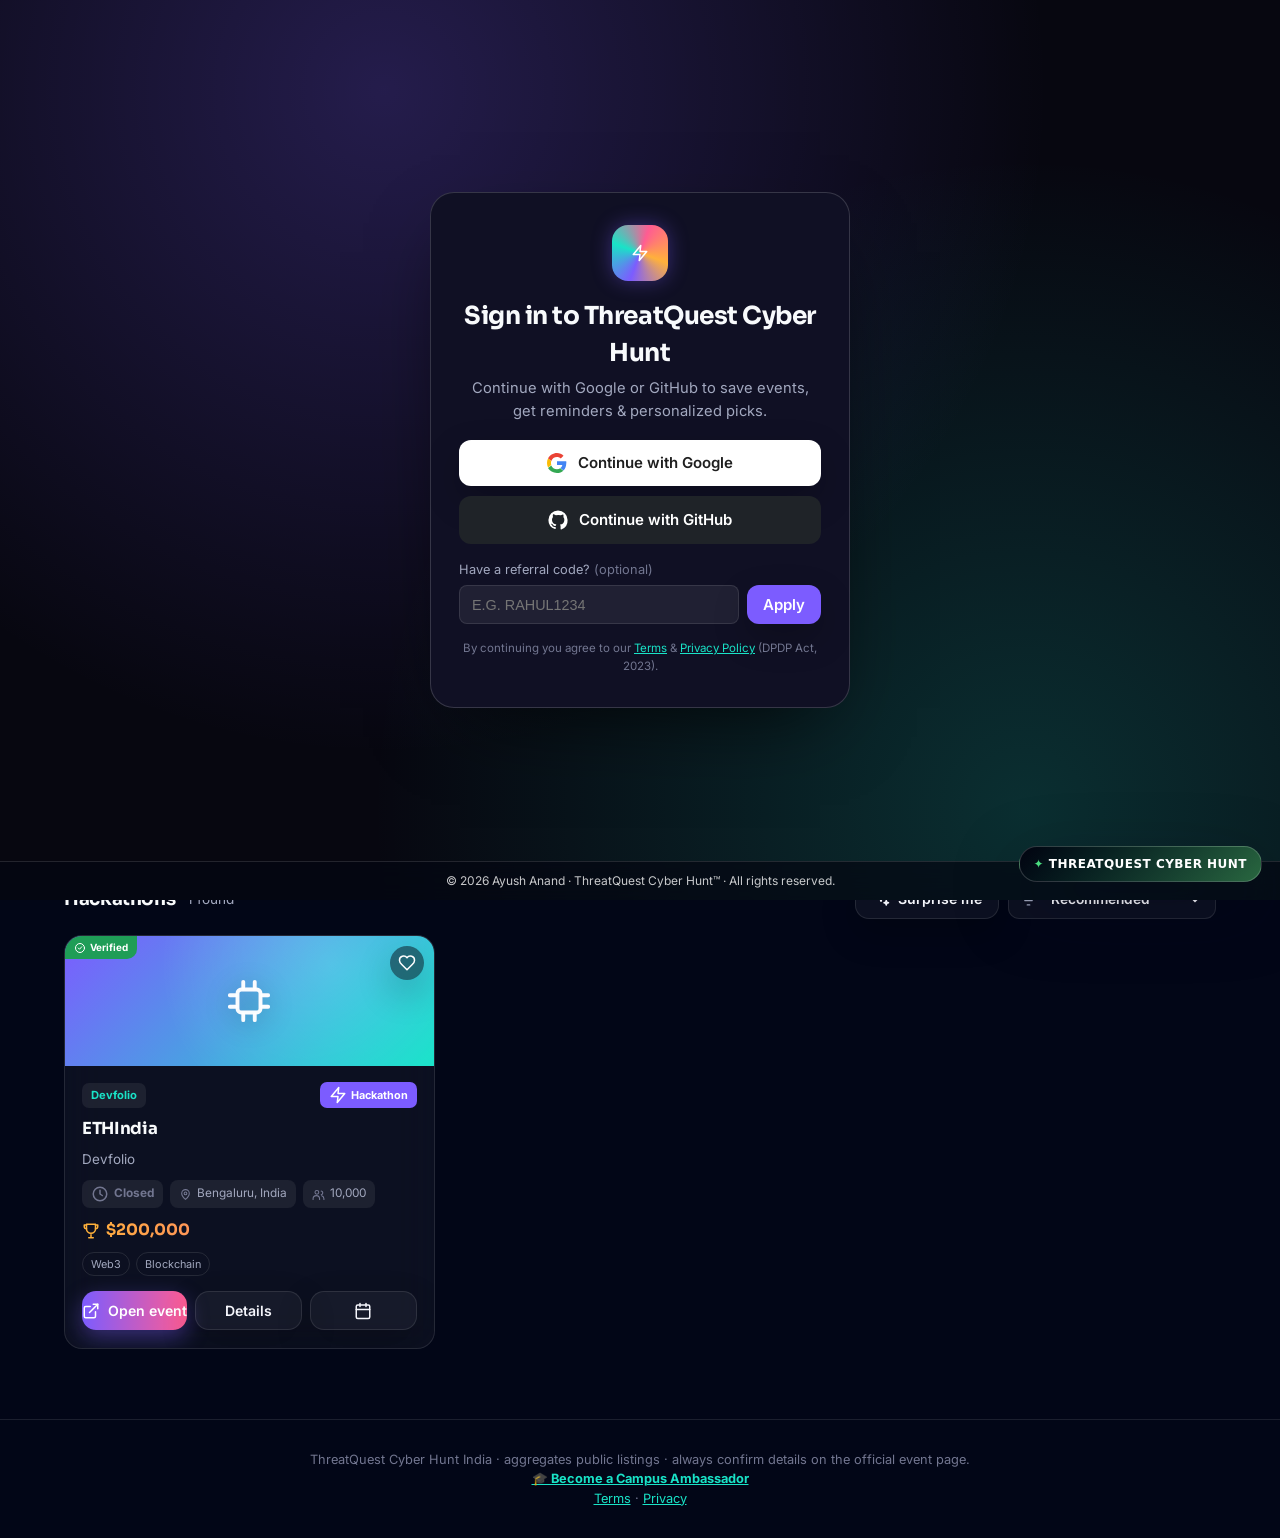
==== commit 60166ad3: "Add project ownership footer" ====
--- a/index.html
+++ b/index.html
@@ -1,3 +1,8 @@
+<!--
+  ThreatQuest Cyber Hunt™
+  Copyright © 2026 Ayush Anand. All rights reserved.
+  Unauthorized rebranding, redistribution, or republication is prohibited.
+-->
 <!DOCTYPE html>
 <html lang="en" data-theme="dark">
 <head>
@@ -668,8 +673,8 @@
 function iconsInit(scope){(scope||document).querySelectorAll('[data-i]').forEach(el=>{el.innerHTML=svg(el.dataset.i);el.removeAttribute('data-i');});}
 
 // ===================== CONFIG =====================
-const GOOGLE_CLIENT_ID = "865845583147-8fogdtbl58h9s5977a8akbfbs02igr1u.apps.googleusercontent.com";  // paste your OAuth Client ID for real Google sign-in (see README)
-const BASE = location.protocol.startsWith("http") ? "" : "http://localhost:5050";
+const GOOGLE_CLIENT_ID = "582902193558-c24ncar2tn4bq5jls8b38mdgsjc5po03.apps.googleusercontent.com";  // paste your OAuth Client ID for real Google sign-in (see README)
+const BASE = "https://threatquest-cyber-hunt-backend.onrender.com";
 const API = BASE + "/api/hackathons";
 const API_COMMUNITY = BASE + "/api/community";
 const API_AUTH = BASE + "/api/auth";
@@ -1438,6 +1443,22 @@
 setTimeout(hidePreloader,4000);   // never let the loader stick
 if(!USER){setMode("signup");showGate();}
 </script>
+  <footer style="
+    position: fixed;
+    left: 0;
+    right: 0;
+    bottom: 0;
+    z-index: 9999;
+    text-align: center;
+    padding: 10px 16px;
+    font-size: 12px;
+    color: rgba(255,255,255,0.78);
+    background: rgba(5,8,18,0.72);
+    backdrop-filter: blur(10px);
+    border-top: 1px solid rgba(255,255,255,0.12);
+  ">
+    © 2026 Ayush Anand · ThreatQuest Cyber Hunt™ · All rights reserved.
+  </footer>
   <script src="assets/ayush-premium.js"></script>
 </body>
 </html>
